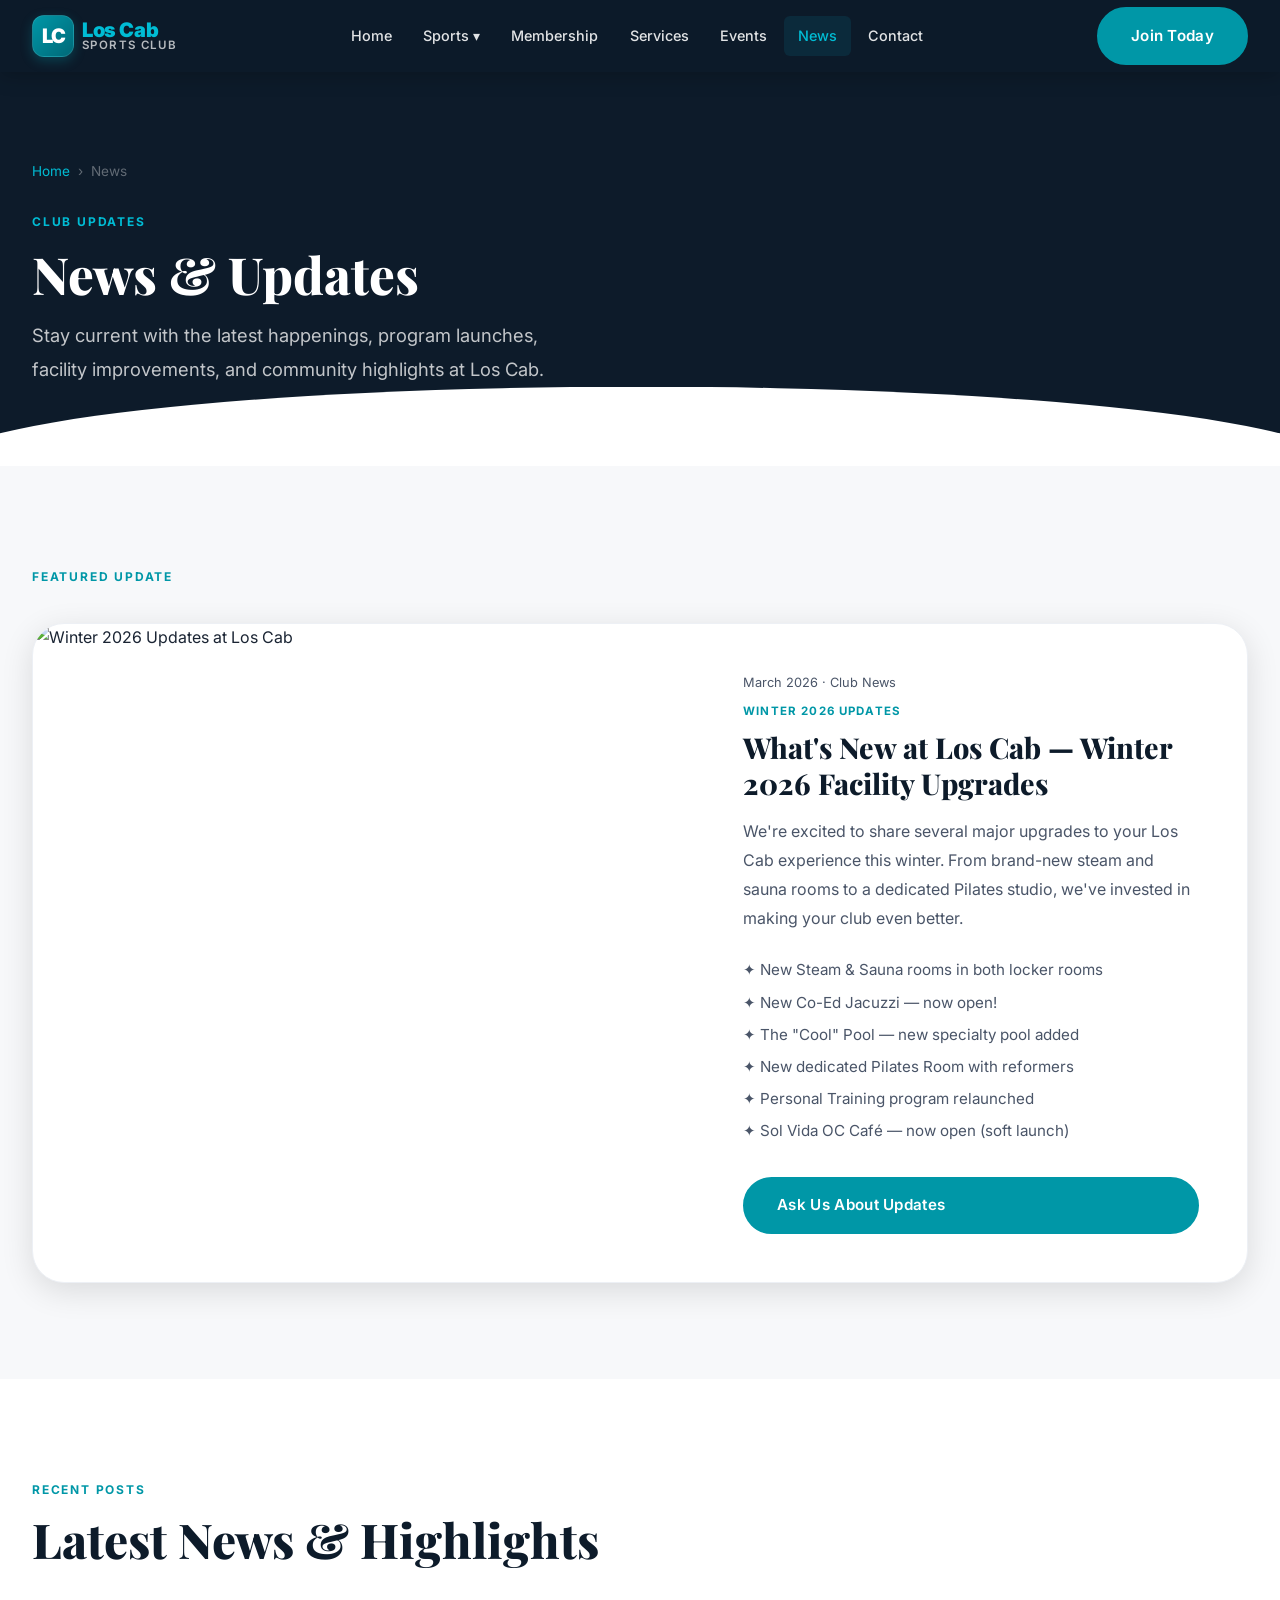
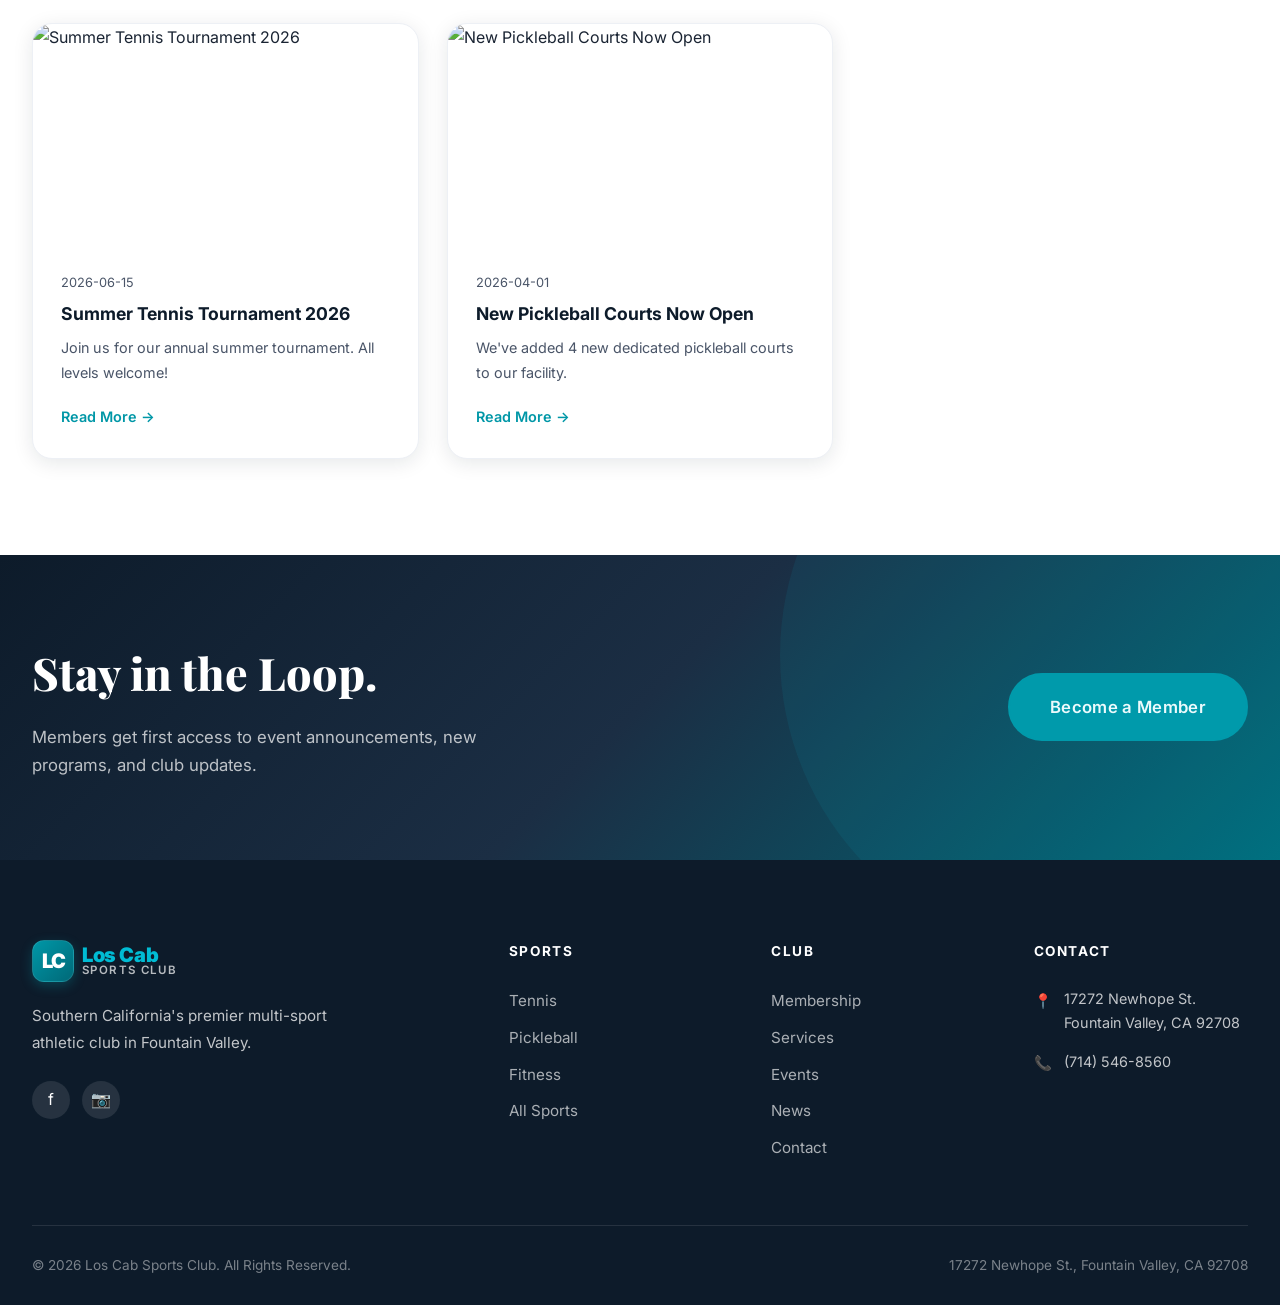
==== blog.html @ 5ae4fcf7 "Initial commit for Los Cab website with CMS" ====
<!DOCTYPE html>
<html lang="en">
<head>
  <meta charset="UTF-8">
  <meta name="viewport" content="width=device-width, initial-scale=1.0">
  <title>News & Updates | Los Cab Sports Club — Fountain Valley, CA</title>
  <meta name="description" content="Latest news, club updates, and sport highlights from Los Cab Sports Club in Fountain Valley, CA.">
  <link rel="preconnect" href="https://fonts.googleapis.com">
  <link rel="preconnect" href="https://fonts.gstatic.com" crossorigin>
  <link href="https://fonts.googleapis.com/css2?family=Inter:wght@300;400;500;600;700;800;900&family=Playfair+Display:wght@700;800&display=swap" rel="stylesheet">
  <link rel="stylesheet" href="css/styles.css">
  <script src="https://identity.netlify.com/v1/netlify-identity-widget.js"></script>
  <style>
    .page-hero-bg { background-image: url('https://images.unsplash.com/photo-1571019613454-1cb2f99b2d8b?w=1800&q=80'); }
    .blog-card {
      background: var(--white);
      border-radius: var(--radius-lg);
      overflow: hidden;
      border: 1px solid var(--light-gray);
      box-shadow: var(--shadow-card);
      transition: var(--transition);
      display: flex;
      flex-direction: column;
    }
    .blog-card:hover { transform: translateY(-6px); box-shadow: var(--shadow-lg); }
    .blog-card img { width: 100%; height: 220px; object-fit: cover; transition: transform 0.5s ease; }
    .blog-card:hover img { transform: scale(1.04); }
    .blog-card-img-wrap { overflow: hidden; }
    .blog-card-body { padding: 1.75rem; flex: 1; display: flex; flex-direction: column; }
    .blog-date { font-size: 0.8rem; color: var(--body-text); margin-bottom: 0.5rem; }
    .blog-cat { display: inline-block; font-size: 0.72rem; font-weight: 700; letter-spacing: 0.1em; text-transform: uppercase; color: var(--teal); margin-bottom: 0.5rem; }
    .blog-title { font-size: 1.1rem; font-weight: 700; color: var(--navy); line-height: 1.4; margin-bottom: 0.6rem; }
    .blog-excerpt { font-size: 0.9rem; color: var(--body-text); line-height: 1.7; flex: 1; }
    .featured-post {
      background: var(--white);
      border-radius: var(--radius-xl);
      overflow: hidden;
      border: 1px solid var(--light-gray);
      box-shadow: var(--shadow-md);
      display: grid;
      grid-template-columns: 1.2fr 1fr;
    }
    .featured-post img { width: 100%; height: 100%; object-fit: cover; min-height: 380px; }
    .featured-post-body { padding: 3rem; display: flex; flex-direction: column; justify-content: center; }
    @media (max-width: 768px) {
      .featured-post { grid-template-columns: 1fr; }
      .featured-post img { min-height: 240px; }
    }
  </style>
</head>
<body>

  <nav class="navbar navbar--scrolled" id="navbar">
    <div class="nav-inner">
      <a href="index.html" class="logo" aria-label="Los Cab Sports Club Home">
        <div class="logo-icon" aria-hidden="true">LC</div>
        <div class="logo-text">
          <span class="text-teal">Los Cab</span>
          <span class="text-navy">Sports Club</span>
        </div>
      </a>
      <ul class="nav-links">
        <li class="nav-item"><a href="index.html" class="nav-link">Home</a></li>
        <li class="nav-item has-dropdown"><a href="sports.html" class="nav-link">Sports ▾</a><ul class="dropdown"><li><a href="tennis.html">Tennis</a></li><li><a href="pickleball.html">Pickleball</a></li><li><a href="fitness.html">Fitness</a></li><li><a href="sports.html">All Sports</a></li></ul></li>
        <li class="nav-item"><a href="membership.html" class="nav-link">Membership</a></li>
        <li class="nav-item"><a href="services.html" class="nav-link">Services</a></li>
        <li class="nav-item"><a href="events.html" class="nav-link">Events</a></li>
        <li class="nav-item"><a href="blog.html" class="nav-link active">News</a></li>
        <li class="nav-item"><a href="contact.html" class="nav-link">Contact</a></li>
      </ul>
      <div class="nav-cta"><a href="membership.html" class="btn btn-primary">Join Today</a><button class="hamburger" id="hamburger" aria-label="Open menu" aria-expanded="false"><span></span><span></span><span></span></button></div>
    </div>
  </nav>
  <nav class="mobile-menu" id="mobile-menu">
    <a href="index.html">Home</a><a href="tennis.html">Tennis</a><a href="pickleball.html">Pickleball</a><a href="fitness.html">Fitness</a><a href="sports.html">All Sports</a><a href="membership.html">Membership</a><a href="services.html">Services</a><a href="events.html">Events</a><a href="blog.html">News</a><a href="contact.html">Contact</a>
    <a href="membership.html" class="btn btn-primary" style="margin-top:1rem;text-align:center;">Join Today</a>
  </nav>

  <header class="page-hero">
    <div class="page-hero-bg"></div>
    <div class="page-hero-overlay"></div>
    <div class="container">
      <div class="page-hero-content">
        <nav class="breadcrumb"><a href="index.html">Home</a><span>›</span><span>News</span></nav>
        <span class="section-label" style="color:var(--teal-light);">Club Updates</span>
        <h1>News & Updates</h1>
        <p>Stay current with the latest happenings, program launches, facility improvements, and community highlights at Los Cab.</p>
      </div>
    </div>
  </header>

  <!-- Featured Post -->
  <section class="section section--gray">
    <div class="container">
      <span class="section-label fade-in">Featured Update</span>
      <div class="featured-post fade-in fade-in-delay-1" style="margin-top:1.5rem;">
        <img src="https://images.unsplash.com/photo-1571019614242-c5c5dee9f50b?w=900&q=80" alt="Winter 2026 Updates at Los Cab" loading="lazy">
        <div class="featured-post-body">
          <div class="blog-date">March 2026 · Club News</div>
          <div class="blog-cat">Winter 2026 Updates</div>
          <h2 style="font-family:var(--font-serif);font-size:1.8rem;font-weight:800;color:var(--navy);line-height:1.25;margin-bottom:1rem;">What's New at Los Cab — Winter 2026 Facility Upgrades</h2>
          <p style="color:var(--body-text);line-height:1.8;margin-bottom:1.5rem;">We're excited to share several major upgrades to your Los Cab experience this winter. From brand-new steam and sauna rooms to a dedicated Pilates studio, we've invested in making your club even better.</p>
          <ul style="color:var(--body-text);font-size:0.95rem;line-height:1.8;display:flex;flex-direction:column;gap:0.3rem;margin-bottom:2rem;">
            <li>✦ New Steam & Sauna rooms in both locker rooms</li>
            <li>✦ New Co-Ed Jacuzzi — now open!</li>
            <li>✦ The "Cool" Pool — new specialty pool added</li>
            <li>✦ New dedicated Pilates Room with reformers</li>
            <li>✦ Personal Training program relaunched</li>
            <li>✦ Sol Vida OC Café — now open (soft launch)</li>
          </ul>
          <a href="contact.html" class="btn btn-primary" id="blog-featured-btn">Ask Us About Updates</a>
        </div>
      </div>
    </div>
  </section>

  <!-- Recent Posts -->
  <section class="section">
    <div class="container">
      <div class="section-head">
        <span class="section-label fade-in">Recent Posts</span>
        <h2 class="section-title fade-in fade-in-delay-1">Latest News & Highlights</h2>
      </div>
      <div class="grid grid-3 fade-in fade-in-delay-2" data-cms-list="news" data-cms-property="articles">

        <div class="blog-card">
          <div class="blog-card-img-wrap">
            <img src="https://images.unsplash.com/photo-1554068865-24cecd4e34b8?w=700&q=80" alt="Pickleball Courts Update" loading="lazy">
          </div>
          <div class="blog-card-body">
            <div class="blog-date">February 2026</div>
            <div class="blog-cat">Pickleball</div>
            <div class="blog-title">New Stadium Lighting Installed on All 59 Pickleball Courts</div>
            <p class="blog-excerpt">All 59 pickleball courts at Los Cab now feature brand-new stadium lighting systems, dramatically improving evening play visibility and extending your court time well into the night.</p>
            <a href="contact.html" class="card-link" id="blog-pb-lights-btn">Read More →</a>
          </div>
        </div>

        <div class="blog-card">
          <div class="blog-card-img-wrap">
            <img src="https://images.unsplash.com/photo-1495474472287-4d71bcdd2085?w=700&q=80" alt="Sol Vida Café Opening" loading="lazy">
          </div>
          <div class="blog-card-body">
            <div class="blog-date">January 2026</div>
            <div class="blog-cat">Club News</div>
            <div class="blog-title">Sol Vida OC Café Is Now Open at Los Cab</div>
            <p class="blog-excerpt">We're thrilled to announce the soft opening of our on-site café, Sol Vida OC. Stop by before or after your workout for coffee, smoothies, fresh salads, and more.</p>
            <a href="contact.html" class="card-link" id="blog-cafe-btn">Read More →</a>
          </div>
        </div>

        <div class="blog-card">
          <div class="blog-card-img-wrap">
            <img src="https://images.unsplash.com/photo-1571019614242-c5c5dee9f50b?w=700&q=80" alt="Personal Training Relaunch" loading="lazy">
          </div>
          <div class="blog-card-body">
            <div class="blog-date">January 2026</div>
            <div class="blog-cat">Fitness</div>
            <div class="blog-title">Personal Training Program Relaunches with New Trainers</div>
            <p class="blog-excerpt">Our fully relaunched personal training program pairs you with certified coaches for personalized fitness plans. One-on-one sessions now available to all members.</p>
            <a href="contact.html" class="card-link" id="blog-pt-btn">Read More →</a>
          </div>
        </div>

        <div class="blog-card">
          <div class="blog-card-img-wrap">
            <img src="https://images.unsplash.com/photo-1540555700478-4be289fbecef?w=700&q=80" alt="Gem Day Spa" loading="lazy">
          </div>
          <div class="blog-card-body">
            <div class="blog-date">December 2025</div>
            <div class="blog-cat">Services</div>
            <div class="blog-title">Gem Day Spa Expands Service Menu for 2026</div>
            <p class="blog-excerpt">Our boutique on-site spa, Gem Day Spa, is expanding its menu of non-invasive facial and body treatments. New services are now available — book your appointment today.</p>
            <a href="contact.html" class="card-link" id="blog-spa-btn">Read More →</a>
          </div>
        </div>

        <div class="blog-card">
          <div class="blog-card-img-wrap">
            <img src="https://images.unsplash.com/photo-1622279457486-62dcc4a431d6?w=700&q=80" alt="Junior Tennis Academy" loading="lazy">
          </div>
          <div class="blog-card-body">
            <div class="blog-date">November 2025</div>
            <div class="blog-cat">Tennis</div>
            <div class="blog-title">Junior Tennis Academy Sees Record Enrollment for Fall Season</div>
            <p class="blog-excerpt">Our Junior Tennis Academy welcomed its largest cohort ever this fall. With structured programs for all age groups, young players are developing exceptional skills and a love of the game.</p>
            <a href="tennis.html" class="card-link" id="blog-junior-btn">Learn About Our Programs →</a>
          </div>
        </div>

        <div class="blog-card">
          <div class="blog-card-img-wrap">
            <img src="https://images.unsplash.com/photo-1519315901367-f34ff9154487?w=700&q=80" alt="Water Polo Academy" loading="lazy">
          </div>
          <div class="blog-card-body">
            <div class="blog-date">October 2025</div>
            <div class="blog-cat">Swimming</div>
            <div class="blog-title">6-8 Water Polo Academy Now Enrolling</div>
            <p class="blog-excerpt">The Los Cab 6-8 Water Polo Academy is now accepting registrations. Designed for young athletes ages 6–8, this program builds aquatic confidence and team sport fundamentals.</p>
            <a href="contact.html" class="card-link" id="blog-waterpolo-btn">Read More →</a>
          </div>
        </div>

      </div>
    </div>
  </section>

  <section class="cta-banner">
    <div class="container">
      <div class="cta-banner-inner">
        <div><h2>Stay in the Loop.</h2><p>Members get first access to event announcements, new programs, and club updates.</p></div>
        <a href="membership.html" class="btn btn-primary btn-lg" id="blog-cta-btn">Become a Member</a>
      </div>
    </div>
  </section>

  <footer class="footer">
    <div class="container">
      <div class="footer-grid">
        <div class="footer-about"><div class="footer-logo"><a href="index.html" class="logo"><div class="logo-icon">LC</div><div class="logo-text"><span class="text-teal">Los Cab</span><span class="text-navy">Sports Club</span></div></a></div><p>Southern California's premier multi-sport athletic club in Fountain Valley.</p><div class="footer-socials"><a href="https://www.facebook.com/loscab" class="footer-social-link" target="_blank" rel="noopener">f</a><a href="https://www.instagram.com/loscab" class="footer-social-link" target="_blank" rel="noopener">📷</a></div></div>
        <div class="footer-col"><h4>Sports</h4><ul class="footer-links"><li><a href="tennis.html">Tennis</a></li><li><a href="pickleball.html">Pickleball</a></li><li><a href="fitness.html">Fitness</a></li><li><a href="sports.html">All Sports</a></li></ul></div>
        <div class="footer-col"><h4>Club</h4><ul class="footer-links"><li><a href="membership.html">Membership</a></li><li><a href="services.html">Services</a></li><li><a href="events.html">Events</a></li><li><a href="blog.html">News</a></li><li><a href="contact.html">Contact</a></li></ul></div>
        <div class="footer-col"><h4>Contact</h4><div class="footer-contact-items"><div class="footer-contact-item"><span class="icon">📍</span><span>17272 Newhope St.<br>Fountain Valley, CA 92708</span></div><div class="footer-contact-item"><span class="icon">📞</span><a href="tel:+17145468560">(714) 546-8560</a></div></div></div>
      </div>
      <div class="footer-bottom"><p>© 2026 Los Cab Sports Club. All Rights Reserved.</p><p>17272 Newhope St., Fountain Valley, CA 92708</p></div>
    </div>
  </footer>
  <script src="js/main.js"></script>
  <script src="js/cms-loader.js"></script>
</body>
</html>
---- css/styles.css ----
/* =============================================
   LOS CAB SPORTS CLUB — DESIGN SYSTEM
   Premium Sports Club CSS
   ============================================= */

/* --- Google Fonts --- */
@import url('https://fonts.googleapis.com/css2?family=Inter:wght@300;400;500;600;700;800;900&family=Playfair+Display:wght@700;800&display=swap');

/* --- CSS Custom Properties --- */
:root {
  /* Colors */
  --navy:        #0D1B2A;
  --navy-light:  #1B2E44;
  --teal:        #0097A7;
  --teal-light:  #00BCD4;
  --teal-dark:   #006978;
  --gold:        #C9A84C;
  --gold-light:  #E8C96A;
  --white:       #FFFFFF;
  --off-white:   #F7F8FA;
  --light-gray:  #EDF0F5;
  --mid-gray:    #9BA8B8;
  --dark-text:   #1A2433;
  --body-text:   #4A5568;

  /* Typography */
  --font-sans:   'Inter', sans-serif;
  --font-serif:  'Playfair Display', serif;

  /* Spacing */
  --section-pad: 6rem 0;
  --container-w: 1280px;

  /* Shadows */
  --shadow-sm:   0 2px 8px rgba(0,0,0,0.08);
  --shadow-md:   0 8px 32px rgba(0,0,0,0.12);
  --shadow-lg:   0 20px 60px rgba(0,0,0,0.18);
  --shadow-card: 0 4px 20px rgba(13,27,42,0.10);

  /* Border Radius */
  --radius-sm:   6px;
  --radius-md:   12px;
  --radius-lg:   20px;
  --radius-xl:   32px;

  /* Transitions */
  --transition:  all 0.3s cubic-bezier(0.4, 0, 0.2, 1);
}

/* --- Reset & Base --- */
*, *::before, *::after {
  box-sizing: border-box;
  margin: 0;
  padding: 0;
}

html {
  scroll-behavior: smooth;
  font-size: 16px;
}

body {
  font-family: var(--font-sans);
  color: var(--dark-text);
  background: var(--white);
  line-height: 1.7;
  -webkit-font-smoothing: antialiased;
}

img {
  max-width: 100%;
  height: auto;
  display: block;
}

a {
  color: inherit;
  text-decoration: none;
}

ul {
  list-style: none;
}

/* --- Utility Classes --- */
.container {
  max-width: var(--container-w);
  margin: 0 auto;
  padding: 0 2rem;
}

.section {
  padding: var(--section-pad);
}

.section--gray {
  background: var(--off-white);
}

.section--navy {
  background: var(--navy);
  color: var(--white);
}

.visually-hidden {
  position: absolute;
  width: 1px;
  height: 1px;
  overflow: hidden;
  clip: rect(0,0,0,0);
}

/* --- Section Labels & Titles --- */
.section-label {
  display: inline-block;
  font-size: 0.75rem;
  font-weight: 700;
  letter-spacing: 0.15em;
  text-transform: uppercase;
  color: var(--teal);
  margin-bottom: 0.75rem;
}

.section-title {
  font-family: var(--font-serif);
  font-size: clamp(2rem, 4vw, 3rem);
  font-weight: 800;
  line-height: 1.15;
  color: var(--navy);
  margin-bottom: 1rem;
}

.section-title--white {
  color: var(--white);
}

.section-subtitle {
  font-size: 1.1rem;
  color: var(--body-text);
  max-width: 600px;
  line-height: 1.8;
}

.section-subtitle--white {
  color: rgba(255,255,255,0.75);
}

.section-head {
  margin-bottom: 3.5rem;
}

.section-head--center {
  text-align: center;
}

.section-head--center .section-subtitle {
  margin: 0 auto;
}

/* --- Buttons --- */
.btn {
  display: inline-flex;
  align-items: center;
  gap: 0.5rem;
  padding: 0.85rem 2rem;
  border-radius: 50px;
  font-family: var(--font-sans);
  font-size: 0.95rem;
  font-weight: 600;
  letter-spacing: 0.02em;
  cursor: pointer;
  border: 2px solid transparent;
  transition: var(--transition);
  white-space: nowrap;
  text-decoration: none;
}

.btn-primary {
  background: var(--teal);
  color: var(--white);
  border-color: var(--teal);
}

.btn-primary:hover {
  background: var(--teal-dark);
  border-color: var(--teal-dark);
  transform: translateY(-2px);
  box-shadow: 0 8px 24px rgba(0,151,167,0.35);
}

.btn-secondary {
  background: transparent;
  color: var(--white);
  border-color: rgba(255,255,255,0.6);
}

.btn-secondary:hover {
  background: var(--white);
  color: var(--navy);
  border-color: var(--white);
  transform: translateY(-2px);
}

.btn-outline {
  background: transparent;
  color: var(--teal);
  border-color: var(--teal);
}

.btn-outline:hover {
  background: var(--teal);
  color: var(--white);
  transform: translateY(-2px);
}

.btn-gold {
  background: var(--gold);
  color: var(--navy);
  border-color: var(--gold);
}

.btn-gold:hover {
  background: var(--gold-light);
  border-color: var(--gold-light);
  transform: translateY(-2px);
  box-shadow: 0 8px 24px rgba(201,168,76,0.35);
}

.btn-lg {
  padding: 1.1rem 2.5rem;
  font-size: 1.05rem;
}

/* --- Navbar --- */
.navbar {
  position: fixed;
  top: 0;
  left: 0;
  right: 0;
  z-index: 1000;
  transition: var(--transition);
  padding: 0;
}

.navbar--scrolled {
  background: rgba(13, 27, 42, 0.97);
  backdrop-filter: blur(12px);
  box-shadow: 0 2px 20px rgba(0,0,0,0.25);
}

.navbar--light {
  background: rgba(255,255,255,0.97);
  backdrop-filter: blur(12px);
  box-shadow: 0 2px 20px rgba(0,0,0,0.08);
}

.navbar--light .nav-link {
  color: var(--dark-text);
}

.navbar--light .logo-text .text-teal {
  color: var(--teal);
}

.navbar--light .logo-text .text-navy {
  color: var(--navy);
}

.nav-inner {
  display: flex;
  align-items: center;
  justify-content: space-between;
  height: 72px;
  padding: 0 2rem;
  max-width: var(--container-w);
  margin: 0 auto;
}

.logo {
  display: flex;
  align-items: center;
  gap: 0.5rem;
  text-decoration: none;
}

.logo-icon {
  width: 42px;
  height: 42px;
  background: linear-gradient(135deg, var(--teal), var(--teal-dark));
  border-radius: 12px;
  display: flex;
  align-items: center;
  justify-content: center;
  font-weight: 900;
  font-size: 1.25rem;
  color: var(--white);
  letter-spacing: -1px;
  flex-shrink: 0;
  box-shadow: 0 4px 12px rgba(0, 151, 167, 0.3);
  border: 1px solid rgba(255, 255, 255, 0.1);
}

.logo-text {
  display: flex;
  flex-direction: column;
  line-height: 1;
}

.logo-text .text-teal {
  font-size: 1.25rem;
  font-weight: 900;
  color: var(--teal-light);
  letter-spacing: -0.02em;
}

.logo-text .text-navy {
  font-size: 0.72rem;
  font-weight: 600;
  color: rgba(255,255,255,0.7);
  letter-spacing: 0.12em;
  text-transform: uppercase;
}

.nav-links {
  display: flex;
  align-items: center;
  gap: 0.25rem;
}

.nav-item {
  position: relative;
}

.nav-link {
  display: block;
  padding: 0.5rem 0.85rem;
  font-size: 0.9rem;
  font-weight: 500;
  color: rgba(255,255,255,0.88);
  border-radius: var(--radius-sm);
  transition: var(--transition);
  white-space: nowrap;
}

.nav-link:hover,
.nav-link.active {
  color: var(--teal-light);
  background: rgba(0,188,212,0.1);
}

/* Dropdown */
.has-dropdown:hover .dropdown {
  opacity: 1;
  visibility: visible;
  transform: translateY(0);
}

.dropdown {
  position: absolute;
  top: calc(100% + 8px);
  left: 50%;
  transform: translateX(-50%) translateY(-8px);
  background: var(--white);
  border-radius: var(--radius-md);
  box-shadow: var(--shadow-lg);
  min-width: 200px;
  padding: 0.5rem;
  opacity: 0;
  visibility: hidden;
  transition: var(--transition);
  border: 1px solid var(--light-gray);
}

.dropdown a {
  display: block;
  padding: 0.6rem 1rem;
  font-size: 0.9rem;
  font-weight: 500;
  color: var(--dark-text);
  border-radius: var(--radius-sm);
  transition: var(--transition);
}

.dropdown a:hover {
  background: var(--teal);
  color: var(--white);
}

.nav-cta {
  display: flex;
  align-items: center;
  gap: 0.75rem;
}

.hamburger {
  display: none;
  flex-direction: column;
  gap: 5px;
  cursor: pointer;
  padding: 4px;
}

.hamburger span {
  display: block;
  width: 24px;
  height: 2px;
  background: var(--white);
  border-radius: 2px;
  transition: var(--transition);
}

.mobile-menu {
  display: none;
  position: fixed;
  top: 72px;
  left: 0;
  right: 0;
  bottom: 0;
  background: var(--navy);
  z-index: 999;
  overflow-y: auto;
  padding: 2rem;
  flex-direction: column;
  gap: 0.5rem;
}

.mobile-menu.open {
  display: flex;
}

.mobile-menu a {
  display: block;
  padding: 1rem;
  font-size: 1.1rem;
  font-weight: 600;
  color: var(--white);
  border-bottom: 1px solid rgba(255,255,255,0.1);
  transition: var(--transition);
}

.mobile-menu a:hover {
  color: var(--teal-light);
  padding-left: 1.5rem;
}

/* --- Hero --- */
.hero {
  position: relative;
  min-height: 100vh;
  display: flex;
  align-items: center;
  overflow: hidden;
  background: var(--navy);
}

.hero-bg {
  position: absolute;
  inset: 0;
  background-size: cover;
  background-position: center;
  background-repeat: no-repeat;
  opacity: 0.35;
}

.hero-overlay {
  position: absolute;
  inset: 0;
  background: linear-gradient(
    135deg,
    rgba(13,27,42,0.92) 0%,
    rgba(13,27,42,0.65) 50%,
    rgba(0,151,167,0.3) 100%
  );
}

.hero-content {
  position: relative;
  z-index: 2;
  max-width: 760px;
}

.hero-label {
  display: inline-flex;
  align-items: center;
  gap: 0.5rem;
  font-size: 0.8rem;
  font-weight: 700;
  letter-spacing: 0.15em;
  text-transform: uppercase;
  color: var(--teal-light);
  margin-bottom: 1.5rem;
}

.hero-label::before {
  content: '';
  display: inline-block;
  width: 32px;
  height: 2px;
  background: var(--teal-light);
}

.hero h1 {
  font-family: var(--font-serif);
  font-size: clamp(2.8rem, 6vw, 5rem);
  font-weight: 800;
  color: var(--white);
  line-height: 1.1;
  margin-bottom: 1.5rem;
}

.hero h1 span {
  color: var(--teal-light);
}

.hero-desc {
  font-size: 1.2rem;
  color: rgba(255,255,255,0.8);
  margin-bottom: 2.5rem;
  max-width: 560px;
  line-height: 1.8;
}

.hero-buttons {
  display: flex;
  gap: 1rem;
  flex-wrap: wrap;
}

.hero-stats {
  position: relative;
  z-index: 2;
  display: flex;
  gap: 3rem;
  margin-top: 4rem;
  padding-top: 3rem;
  border-top: 1px solid rgba(255,255,255,0.15);
}

.hero-stat-number {
  font-size: 2.5rem;
  font-weight: 900;
  color: var(--teal-light);
  line-height: 1;
  margin-bottom: 0.25rem;
}

.hero-stat-label {
  font-size: 0.85rem;
  font-weight: 500;
  color: rgba(255,255,255,0.6);
  text-transform: uppercase;
  letter-spacing: 0.08em;
}

/* Page Hero (for inner pages) */
.page-hero {
  position: relative;
  padding: 10rem 0 5rem;
  background: var(--navy);
  overflow: hidden;
}

.page-hero::after {
  content: '';
  position: absolute;
  bottom: -1px;
  left: 0;
  right: 0;
  height: 80px;
  background: var(--white);
  clip-path: ellipse(55% 100% at 50% 100%);
}

.page-hero--gray::after {
  background: var(--off-white);
}

.page-hero-bg {
  position: absolute;
  inset: 0;
  background-size: cover;
  background-position: center;
  opacity: 0.25;
}

.page-hero-overlay {
  position: absolute;
  inset: 0;
  background: linear-gradient(135deg, rgba(13,27,42,0.95), rgba(13,27,42,0.7));
}

.page-hero-content {
  position: relative;
  z-index: 2;
  max-width: 700px;
}

.page-hero h1 {
  font-family: var(--font-serif);
  font-size: clamp(2.2rem, 4vw, 3.5rem);
  font-weight: 800;
  color: var(--white);
  margin-bottom: 1rem;
  line-height: 1.15;
}

.page-hero p {
  font-size: 1.15rem;
  color: rgba(255,255,255,0.75);
  max-width: 520px;
  line-height: 1.8;
}

/* Breadcrumbs */
.breadcrumb {
  display: flex;
  align-items: center;
  gap: 0.5rem;
  font-size: 0.85rem;
  color: rgba(255,255,255,0.55);
  margin-bottom: 1.5rem;
}

.breadcrumb a {
  color: var(--teal-light);
  transition: var(--transition);
}

.breadcrumb a:hover { opacity: 0.8; }
.breadcrumb span { color: rgba(255,255,255,0.35); }

/* --- Cards --- */
.card {
  background: var(--white);
  border-radius: var(--radius-lg);
  overflow: hidden;
  box-shadow: var(--shadow-card);
  transition: var(--transition);
  border: 1px solid var(--light-gray);
}

.card:hover {
  transform: translateY(-6px);
  box-shadow: var(--shadow-lg);
}

.card-img {
  width: 100%;
  height: 220px;
  object-fit: cover;
  transition: transform 0.5s ease;
}

.card:hover .card-img {
  transform: scale(1.04);
}

.card-img-wrap {
  overflow: hidden;
}

.card-body {
  padding: 1.75rem;
}

.card-tag {
  display: inline-block;
  font-size: 0.72rem;
  font-weight: 700;
  letter-spacing: 0.12em;
  text-transform: uppercase;
  color: var(--teal);
  margin-bottom: 0.6rem;
}

.card-title {
  font-size: 1.2rem;
  font-weight: 700;
  color: var(--navy);
  margin-bottom: 0.6rem;
  line-height: 1.35;
}

.card-text {
  font-size: 0.95rem;
  color: var(--body-text);
  line-height: 1.7;
}

.card-link {
  display: inline-flex;
  align-items: center;
  gap: 0.4rem;
  margin-top: 1.25rem;
  font-size: 0.9rem;
  font-weight: 600;
  color: var(--teal);
  transition: var(--transition);
}

.card-link:hover {
  gap: 0.7rem;
  color: var(--teal-dark);
}

/* Icon Card */
.icon-card {
  background: var(--white);
  border-radius: var(--radius-lg);
  padding: 2.25rem;
  box-shadow: var(--shadow-card);
  transition: var(--transition);
  border: 1px solid var(--light-gray);
  display: flex;
  flex-direction: column;
}

.icon-card:hover {
  transform: translateY(-4px);
  box-shadow: var(--shadow-md);
  border-color: var(--teal);
}

.icon-wrap {
  width: 56px;
  height: 56px;
  background: rgba(0,151,167,0.1);
  border-radius: var(--radius-md);
  display: flex;
  align-items: center;
  justify-content: center;
  margin-bottom: 1.25rem;
  font-size: 1.5rem;
  transition: var(--transition);
}

.icon-card:hover .icon-wrap {
  background: var(--teal);
}

/* --- Grids --- */
.grid {
  display: grid;
  gap: 1.75rem;
}

.grid-2 { grid-template-columns: repeat(2, 1fr); }
.grid-3 { grid-template-columns: repeat(3, 1fr); }
.grid-4 { grid-template-columns: repeat(4, 1fr); }

/* --- Pricing Cards --- */
.pricing-card {
  background: var(--white);
  border-radius: var(--radius-xl);
  padding: 3rem 2.5rem;
  box-shadow: var(--shadow-card);
  border: 2px solid var(--light-gray);
  transition: var(--transition);
  position: relative;
  display: flex;
  flex-direction: column;
}

.pricing-card:hover {
  transform: translateY(-6px);
  box-shadow: var(--shadow-lg);
}

.pricing-card.featured {
  border-color: var(--teal);
  background: linear-gradient(145deg, #f0fbfd, #ffffff);
}

.pricing-card.featured::before {
  content: 'Most Popular';
  position: absolute;
  top: -14px;
  left: 50%;
  transform: translateX(-50%);
  background: var(--teal);
  color: var(--white);
  font-size: 0.75rem;
  font-weight: 700;
  letter-spacing: 0.1em;
  text-transform: uppercase;
  padding: 0.3rem 1.25rem;
  border-radius: 50px;
}

.pricing-type {
  font-size: 0.8rem;
  font-weight: 700;
  letter-spacing: 0.15em;
  text-transform: uppercase;
  color: var(--teal);
  margin-bottom: 0.5rem;
}

.pricing-name {
  font-family: var(--font-serif);
  font-size: 1.75rem;
  font-weight: 800;
  color: var(--navy);
  margin-bottom: 1.5rem;
}

.pricing-price {
  display: flex;
  align-items: baseline;
  gap: 0.25rem;
  margin-bottom: 0.5rem;
}

.price-amount {
  font-size: 3rem;
  font-weight: 900;
  color: var(--navy);
  line-height: 1;
}

.price-period {
  font-size: 0.95rem;
  color: var(--body-text);
}

.pricing-initiation {
  font-size: 0.9rem;
  color: var(--body-text);
  margin-bottom: 2rem;
  padding-bottom: 2rem;
  border-bottom: 1px solid var(--light-gray);
}

.pricing-features {
  flex: 1;
  margin-bottom: 2rem;
}

.pricing-features li {
  display: flex;
  align-items: center;
  gap: 0.75rem;
  padding: 0.6rem 0;
  font-size: 0.95rem;
  color: var(--body-text);
  border-bottom: 1px solid var(--light-gray);
}

.pricing-features li:last-child { border: none; }

.pricing-features li::before {
  content: '✓';
  width: 22px;
  height: 22px;
  background: rgba(0,151,167,0.12);
  color: var(--teal);
  border-radius: 50%;
  display: flex;
  align-items: center;
  justify-content: center;
  font-size: 0.8rem;
  font-weight: 700;
  flex-shrink: 0;
}

/* --- CTA Banner --- */
.cta-banner {
  background: linear-gradient(135deg, var(--navy) 0%, var(--navy-light) 50%, var(--teal-dark) 100%);
  padding: 5rem 0;
  position: relative;
  overflow: hidden;
}

.cta-banner::before {
  content: '';
  position: absolute;
  width: 600px;
  height: 600px;
  border-radius: 50%;
  background: rgba(0,188,212,0.08);
  top: -200px;
  right: -100px;
  pointer-events: none;
}

.cta-banner-inner {
  display: flex;
  align-items: center;
  justify-content: space-between;
  gap: 3rem;
  flex-wrap: wrap;
}

.cta-banner h2 {
  font-family: var(--font-serif);
  font-size: clamp(1.8rem, 3.5vw, 2.8rem);
  font-weight: 800;
  color: var(--white);
  margin-bottom: 0.75rem;
}

.cta-banner p {
  font-size: 1.05rem;
  color: rgba(255,255,255,0.72);
  max-width: 480px;
}

/* --- Hours Table --- */
.hours-table {
  width: 100%;
  border-collapse: collapse;
  border-radius: var(--radius-md);
  overflow: hidden;
  box-shadow: var(--shadow-card);
}

.hours-table thead {
  background: var(--teal);
  color: var(--white);
}

.hours-table th, .hours-table td {
  padding: 1rem 1.5rem;
  text-align: left;
  font-size: 0.95rem;
}

.hours-table th {
  font-weight: 700;
  letter-spacing: 0.05em;
}

.hours-table tbody tr {
  background: var(--white);
  border-bottom: 1px solid var(--light-gray);
  transition: background 0.2s;
}

.hours-table tbody tr:hover {
  background: var(--off-white);
}

.hours-table tbody tr:last-child { border: none; }

/* --- Info List --- */
.info-list {
  display: flex;
  flex-direction: column;
  gap: 1rem;
}

.info-item {
  display: flex;
  align-items: flex-start;
  gap: 1rem;
  padding: 1.25rem;
  background: var(--white);
  border-radius: var(--radius-md);
  border: 1px solid var(--light-gray);
  transition: var(--transition);
}

.info-item:hover {
  border-color: var(--teal);
  box-shadow: var(--shadow-sm);
}

.info-icon {
  font-size: 1.4rem;
  flex-shrink: 0;
}

.info-item strong {
  display: block;
  font-weight: 700;
  color: var(--navy);
  margin-bottom: 0.2rem;
}

.info-item p {
  font-size: 0.95rem;
  color: var(--body-text);
}

/* --- Features Split --- */
.features-split {
  display: grid;
  grid-template-columns: 1fr 1fr;
  gap: 5rem;
  align-items: center;
}

.features-split.reverse .features-img {
  order: 2;
}

.features-img {
  border-radius: var(--radius-xl);
  overflow: hidden;
  box-shadow: var(--shadow-lg);
  aspect-ratio: 4/3;
}

.features-img img {
  width: 100%;
  height: 100%;
  object-fit: cover;
}

.features-list {
  display: flex;
  flex-direction: column;
  gap: 1.5rem;
  margin-top: 2rem;
}

.feature-item {
  display: flex;
  gap: 1rem;
  align-items: flex-start;
}

.feature-dot {
  width: 10px;
  height: 10px;
  background: var(--teal);
  border-radius: 50%;
  margin-top: 0.55rem;
  flex-shrink: 0;
}

.feature-item strong {
  display: block;
  font-weight: 700;
  color: var(--navy);
  margin-bottom: 0.25rem;
}

.feature-item p {
  font-size: 0.95rem;
  color: var(--body-text);
}

/* --- Schedule / Class Grid --- */
.class-grid {
  display: grid;
  grid-template-columns: repeat(auto-fill, minmax(240px, 1fr));
  gap: 1rem;
}

.class-item {
  background: var(--white);
  border-radius: var(--radius-md);
  padding: 1.5rem;
  border: 1px solid var(--light-gray);
  transition: var(--transition);
}

.class-item:hover {
  border-color: var(--teal);
  box-shadow: var(--shadow-sm);
  transform: translateY(-2px);
}

.class-name {
  font-weight: 700;
  color: var(--navy);
  margin-bottom: 0.4rem;
}

.class-time {
  font-size: 0.9rem;
  color: var(--teal);
  font-weight: 600;
  margin-bottom: 0.4rem;
}

.class-instructor {
  font-size: 0.85rem;
  color: var(--body-text);
}

/* --- Contact Form --- */
.contact-form {
  background: var(--white);
  border-radius: var(--radius-xl);
  padding: 3rem;
  box-shadow: var(--shadow-md);
  border: 1px solid var(--light-gray);
}

.form-group {
  margin-bottom: 1.5rem;
}

.form-label {
  display: block;
  font-size: 0.9rem;
  font-weight: 600;
  color: var(--navy);
  margin-bottom: 0.5rem;
}

.form-input,
.form-select,
.form-textarea {
  width: 100%;
  padding: 0.85rem 1.25rem;
  font-family: var(--font-sans);
  font-size: 1rem;
  color: var(--dark-text);
  background: var(--off-white);
  border: 1.5px solid var(--light-gray);
  border-radius: var(--radius-md);
  transition: var(--transition);
  outline: none;
  appearance: none;
}

.form-input:focus,
.form-select:focus,
.form-textarea:focus {
  border-color: var(--teal);
  background: var(--white);
  box-shadow: 0 0 0 3px rgba(0,151,167,0.12);
}

.form-textarea {
  resize: vertical;
  min-height: 140px;
}

.form-row {
  display: grid;
  grid-template-columns: 1fr 1fr;
  gap: 1.25rem;
}

/* --- Footer --- */
.footer {
  background: var(--navy);
  color: rgba(255,255,255,0.75);
  padding: 5rem 0 0;
}

.footer-grid {
  display: grid;
  grid-template-columns: 2fr 1fr 1fr 1fr;
  gap: 3rem;
  padding-bottom: 4rem;
  border-bottom: 1px solid rgba(255,255,255,0.1);
}

.footer-about {
  max-width: 320px;
}

.footer-logo {
  margin-bottom: 1.25rem;
}

.footer-about p {
  font-size: 0.95rem;
  line-height: 1.8;
  margin-bottom: 1.5rem;
}

.footer-socials {
  display: flex;
  gap: 0.75rem;
}

.footer-social-link {
  width: 38px;
  height: 38px;
  background: rgba(255,255,255,0.1);
  border-radius: 50%;
  display: flex;
  align-items: center;
  justify-content: center;
  font-size: 1rem;
  transition: var(--transition);
  color: var(--white);
  text-decoration: none;
}

.footer-social-link:hover {
  background: var(--teal);
  transform: translateY(-2px);
}

.footer-col h4 {
  font-size: 0.85rem;
  font-weight: 700;
  letter-spacing: 0.12em;
  text-transform: uppercase;
  color: var(--white);
  margin-bottom: 1.5rem;
}

.footer-links {
  display: flex;
  flex-direction: column;
  gap: 0.6rem;
}

.footer-links a {
  font-size: 0.95rem;
  color: rgba(255,255,255,0.65);
  transition: var(--transition);
  text-decoration: none;
}

.footer-links a:hover {
  color: var(--teal-light);
  padding-left: 0.4rem;
}

.footer-contact-items {
  display: flex;
  flex-direction: column;
  gap: 0.85rem;
}

.footer-contact-item {
  display: flex;
  gap: 0.75rem;
  align-items: flex-start;
  font-size: 0.9rem;
}

.footer-contact-item .icon {
  color: var(--teal-light);
  flex-shrink: 0;
  margin-top: 0.1rem;
}

.footer-bottom {
  padding: 1.75rem 0;
  display: flex;
  align-items: center;
  justify-content: space-between;
  gap: 1rem;
  flex-wrap: wrap;
}

.footer-bottom p {
  font-size: 0.85rem;
  color: rgba(255,255,255,0.45);
}

/* --- Animations --- */
.fade-in {
  opacity: 0;
  transform: translateY(24px);
  transition: opacity 0.7s ease, transform 0.7s ease;
}

.fade-in.visible {
  opacity: 1;
  transform: none;
}

.fade-in-delay-1 { transition-delay: 0.1s; }
.fade-in-delay-2 { transition-delay: 0.2s; }
.fade-in-delay-3 { transition-delay: 0.3s; }
.fade-in-delay-4 { transition-delay: 0.4s; }

/* --- Divider --- */
.section-divider {
  width: 50px;
  height: 3px;
  background: var(--teal);
  border-radius: 2px;
  margin-bottom: 1.5rem;
}

.section-divider--center {
  margin: 0 auto 1.5rem;
}

/* --- Highlight box --- */
.highlight-box {
  background: linear-gradient(135deg, rgba(0,151,167,0.08), rgba(0,188,212,0.04));
  border: 1px solid rgba(0,151,167,0.2);
  border-radius: var(--radius-lg);
  padding: 2rem;
}

/* --- Sport Court Counter --- */
.stat-row {
  display: grid;
  grid-template-columns: repeat(4, 1fr);
  gap: 1.5rem;
  text-align: center;
}

.stat-box {
  padding: 2.5rem 1.5rem;
  background: var(--white);
  border-radius: var(--radius-lg);
  box-shadow: var(--shadow-card);
  border: 1px solid var(--light-gray);
  transition: var(--transition);
}

.stat-box:hover {
  transform: translateY(-4px);
  border-color: var(--teal);
}

.stat-number {
  font-size: 3rem;
  font-weight: 900;
  color: var(--teal);
  line-height: 1;
  margin-bottom: 0.5rem;
}

.stat-label {
  font-size: 0.95rem;
  font-weight: 600;
  color: var(--navy);
}

.stat-sub {
  font-size: 0.8rem;
  color: var(--body-text);
  margin-top: 0.25rem;
}

/* --- Responsive --- */
@media (max-width: 1024px) {
  .grid-4 { grid-template-columns: repeat(2, 1fr); }
  .footer-grid { grid-template-columns: 1fr 1fr; }
  .features-split { grid-template-columns: 1fr; gap: 3rem; }
  .features-split.reverse .features-img { order: 0; }
  .stat-row { grid-template-columns: repeat(2, 1fr); }
}

@media (max-width: 768px) {
  :root { --section-pad: 4rem 0; }

  .hamburger { display: flex; }
  .nav-links, .nav-cta { display: none; }

  .grid-2, .grid-3 { grid-template-columns: 1fr; }
  .grid-4 { grid-template-columns: 1fr 1fr; }
  .stat-row { grid-template-columns: 1fr 1fr; }

  .footer-grid { grid-template-columns: 1fr; gap: 2rem; }
  .footer-about { max-width: 100%; }

  .hero h1 { font-size: 2.5rem; }
  .hero-stats { flex-direction: column; gap: 1.5rem; }

  .form-row { grid-template-columns: 1fr; }

  .cta-banner-inner { flex-direction: column; text-align: center; }

  .pricing-card { padding: 2rem 1.5rem; }
}

@media (max-width: 480px) {
  .container { padding: 0 1.25rem; }
  .grid-4 { grid-template-columns: 1fr; }
  .stat-row { grid-template-columns: 1fr 1fr; }
  .hero-buttons { flex-direction: column; }
  .btn-lg { width: 100%; justify-content: center; }
}
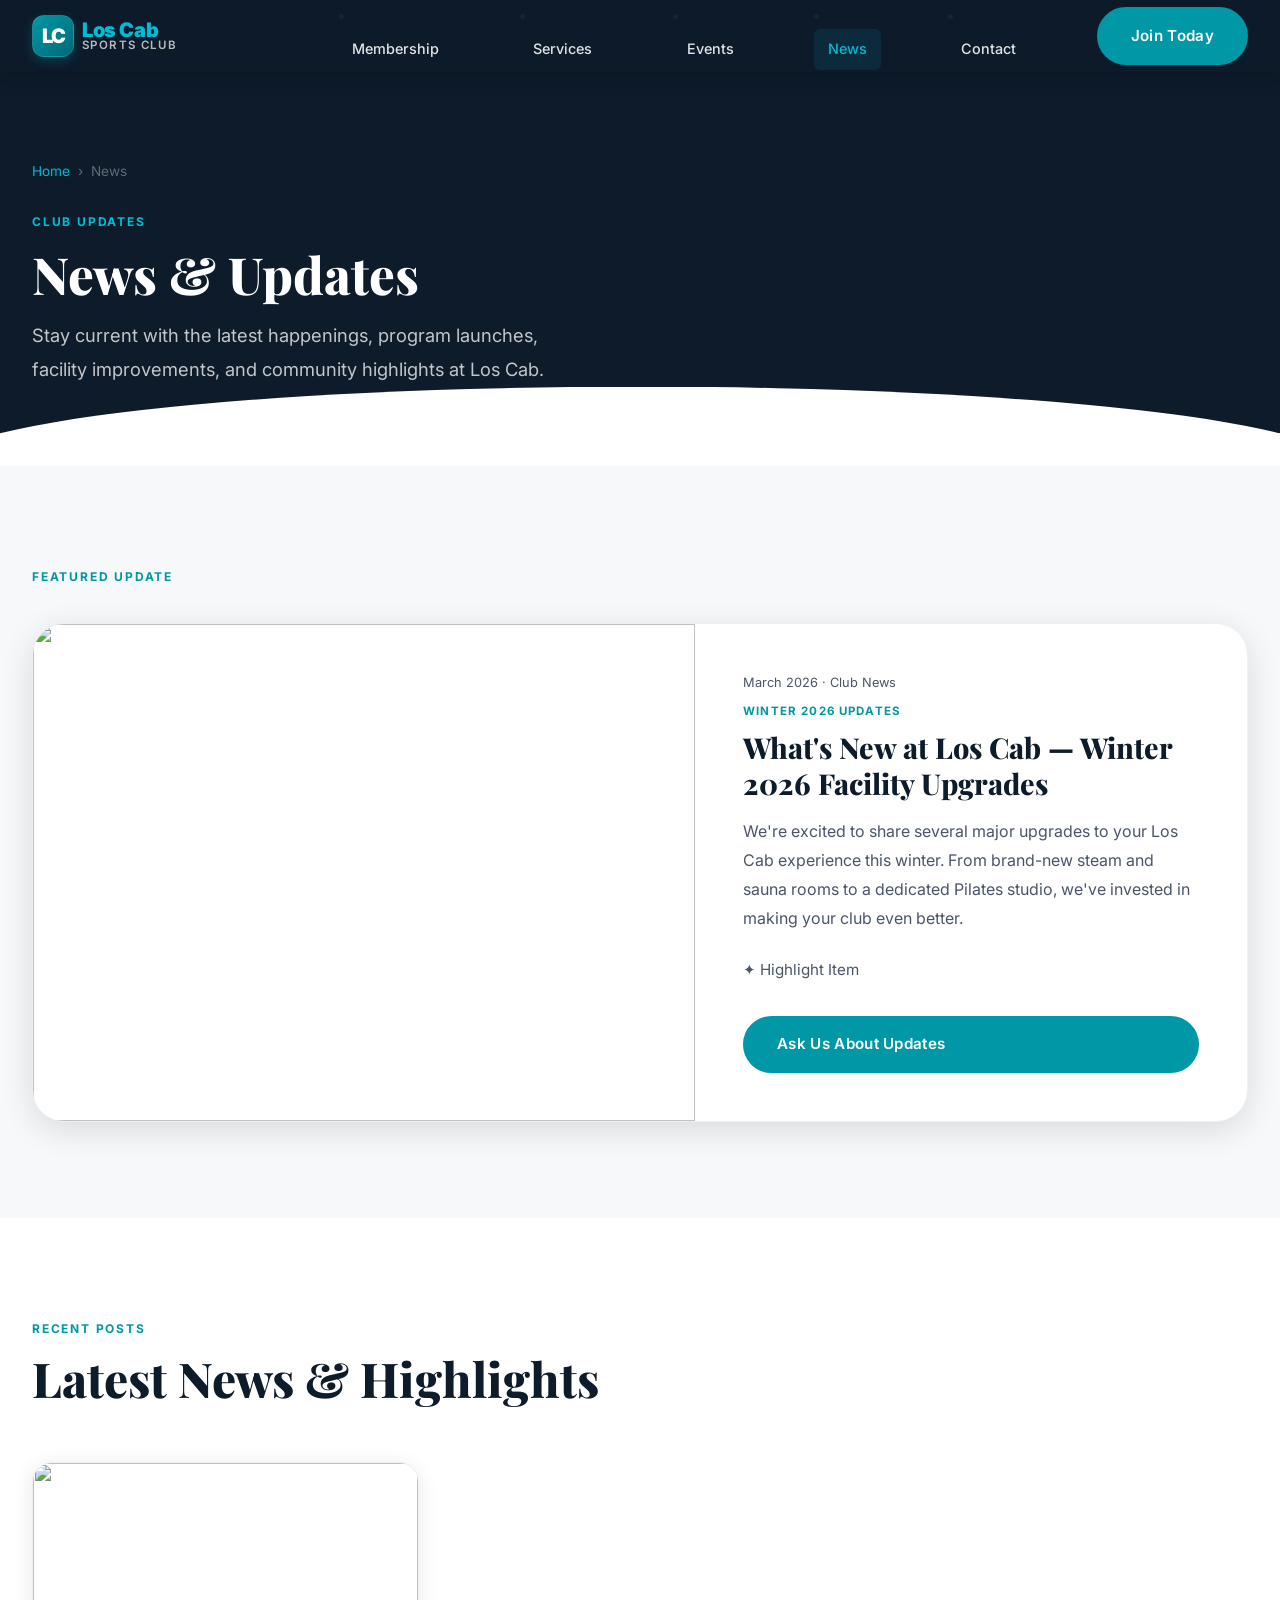
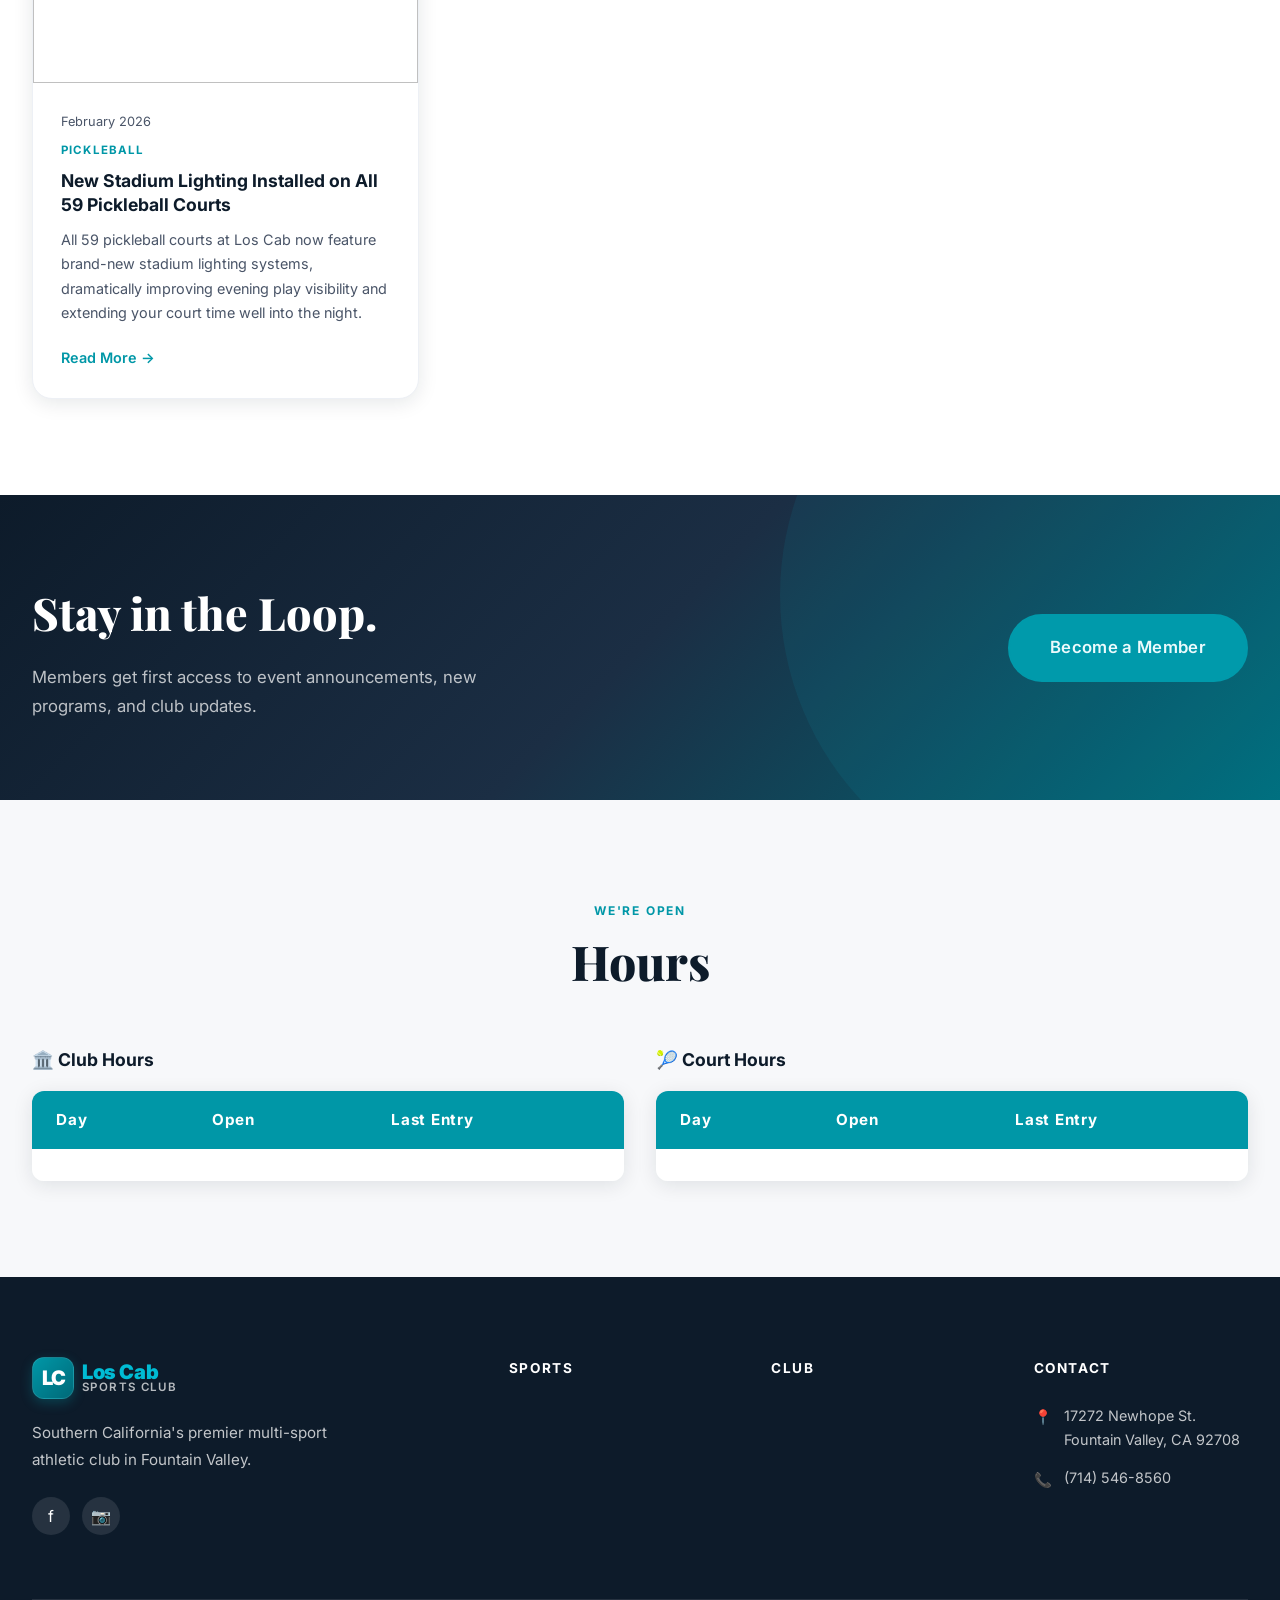
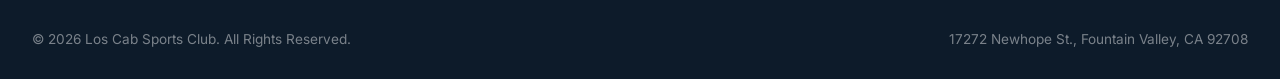
==== commit 4253f2b2: "Complete Headless CMS Integration" ====
--- a/blog.html
+++ b/blog.html
@@ -3,15 +3,18 @@
 <head>
   <meta charset="UTF-8">
   <meta name="viewport" content="width=device-width, initial-scale=1.0">
-  <title>News & Updates | Los Cab Sports Club — Fountain Valley, CA</title>
-  <meta name="description" content="Latest news, club updates, and sport highlights from Los Cab Sports Club in Fountain Valley, CA.">
+  <title data-cms-file="blog" data-cms-id="seo_title">News & Updates | Los Cab Sports Club — Fountain Valley, CA</title>
+  <meta name="description" data-cms-file="blog" data-cms-id="seo_description" content="Latest news, club updates, and sport highlights from Los Cab Sports Club in Fountain Valley, CA.">
   <link rel="preconnect" href="https://fonts.googleapis.com">
   <link rel="preconnect" href="https://fonts.gstatic.com" crossorigin>
   <link href="https://fonts.googleapis.com/css2?family=Inter:wght@300;400;500;600;700;800;900&family=Playfair+Display:wght@700;800&display=swap" rel="stylesheet">
   <link rel="stylesheet" href="css/styles.css">
   <script src="https://identity.netlify.com/v1/netlify-identity-widget.js"></script>
+  <script src="js/cms-loader.js"></script>
+  <style data-cms-file="blog" data-cms-id="hero_image" data-cms-type="bg-css">
+    .page-hero-bg { background-image: url('https://images.unsplash.com/photo-1571019613454-1cb2f99b2d8b?w=1800&q=80'); }
+  </style>
   <style>
-    .page-hero-bg { background-image: url('https://images.unsplash.com/photo-1571019613454-1cb2f99b2d8b?w=1800&q=80'); }
     .blog-card {
       background: var(--white);
       border-radius: var(--radius-lg);
@@ -55,13 +58,18 @@
       <a href="index.html" class="logo" aria-label="Los Cab Sports Club Home">
         <div class="logo-icon" aria-hidden="true">LC</div>
         <div class="logo-text">
-          <span class="text-teal">Los Cab</span>
-          <span class="text-navy">Sports Club</span>
+          <span class="text-teal" data-cms-file="settings" data-cms-id="site_title_part1">Los Cab</span>
+          <span class="text-navy" data-cms-file="settings" data-cms-id="site_title_part2">Sports Club</span>
         </div>
       </a>
-      <ul class="nav-links">
-        <li class="nav-item"><a href="index.html" class="nav-link">Home</a></li>
-        <li class="nav-item has-dropdown"><a href="sports.html" class="nav-link">Sports ▾</a><ul class="dropdown"><li><a href="tennis.html">Tennis</a></li><li><a href="pickleball.html">Pickleball</a></li><li><a href="fitness.html">Fitness</a></li><li><a href="sports.html">All Sports</a></li></ul></li>
+      <ul class="nav-links" data-cms-list="settings" data-cms-property="nav_links">
+        <li class="nav-item has-dropdown">
+          <a href="" class="nav-link" data-cms-bind="href:url|textContent:label"></a>
+          <ul class="dropdown" data-cms-list="" data-cms-property="dropdown">
+            <li><a href="" data-cms-bind="href:url|textContent:label"></a></li>
+          </ul>
+        </li>
+      </ul></li>
         <li class="nav-item"><a href="membership.html" class="nav-link">Membership</a></li>
         <li class="nav-item"><a href="services.html" class="nav-link">Services</a></li>
         <li class="nav-item"><a href="events.html" class="nav-link">Events</a></li>
@@ -83,32 +91,26 @@
       <div class="page-hero-content">
         <nav class="breadcrumb"><a href="index.html">Home</a><span>›</span><span>News</span></nav>
         <span class="section-label" style="color:var(--teal-light);">Club Updates</span>
-        <h1>News & Updates</h1>
-        <p>Stay current with the latest happenings, program launches, facility improvements, and community highlights at Los Cab.</p>
+        <h1 data-cms-file="blog" data-cms-id="hero_title">News & Updates</h1>
+        <p data-cms-file="blog" data-cms-id="hero_subtitle">Stay current with the latest happenings, program launches, facility improvements, and community highlights at Los Cab.</p>
       </div>
     </div>
   </header>
 
-  <!-- Featured Post -->
   <section class="section section--gray">
     <div class="container">
-      <span class="section-label fade-in">Featured Update</span>
-      <div class="featured-post fade-in fade-in-delay-1" style="margin-top:1.5rem;">
-        <img src="https://images.unsplash.com/photo-1571019614242-c5c5dee9f50b?w=900&q=80" alt="Winter 2026 Updates at Los Cab" loading="lazy">
+      <span class="section-label fade-in" data-cms-file="blog" data-cms-id="featured_post.label">Featured Update</span>
+      <div class="featured-post fade-in fade-in-delay-1" style="margin-top:1.5rem;" data-cms-file="blog" data-cms-id="featured_post">
+        <img src="" alt="" loading="lazy" data-cms-bind="src:image|alt:title">
         <div class="featured-post-body">
-          <div class="blog-date">March 2026 · Club News</div>
-          <div class="blog-cat">Winter 2026 Updates</div>
-          <h2 style="font-family:var(--font-serif);font-size:1.8rem;font-weight:800;color:var(--navy);line-height:1.25;margin-bottom:1rem;">What's New at Los Cab — Winter 2026 Facility Upgrades</h2>
-          <p style="color:var(--body-text);line-height:1.8;margin-bottom:1.5rem;">We're excited to share several major upgrades to your Los Cab experience this winter. From brand-new steam and sauna rooms to a dedicated Pilates studio, we've invested in making your club even better.</p>
-          <ul style="color:var(--body-text);font-size:0.95rem;line-height:1.8;display:flex;flex-direction:column;gap:0.3rem;margin-bottom:2rem;">
-            <li>✦ New Steam & Sauna rooms in both locker rooms</li>
-            <li>✦ New Co-Ed Jacuzzi — now open!</li>
-            <li>✦ The "Cool" Pool — new specialty pool added</li>
-            <li>✦ New dedicated Pilates Room with reformers</li>
-            <li>✦ Personal Training program relaunched</li>
-            <li>✦ Sol Vida OC Café — now open (soft launch)</li>
+          <div class="blog-date" data-cms-bind="date_info">March 2026 · Club News</div>
+          <div class="blog-cat" data-cms-bind="category">Winter 2026 Updates</div>
+          <h2 style="font-family:var(--font-serif);font-size:1.8rem;font-weight:800;color:var(--navy);line-height:1.25;margin-bottom:1rem;" data-cms-bind="title">What's New at Los Cab — Winter 2026 Facility Upgrades</h2>
+          <p style="color:var(--body-text);line-height:1.8;margin-bottom:1.5rem;" data-cms-bind="desc">We're excited to share several major upgrades to your Los Cab experience this winter. From brand-new steam and sauna rooms to a dedicated Pilates studio, we've invested in making your club even better.</p>
+          <ul style="color:var(--body-text);font-size:0.95rem;line-height:1.8;display:flex;flex-direction:column;gap:0.3rem;margin-bottom:2rem;" data-cms-list="blog" data-cms-property="featured_post.highlights">
+            <li data-cms-bind="text">✦ Highlight Item</li>
           </ul>
-          <a href="contact.html" class="btn btn-primary" id="blog-featured-btn">Ask Us About Updates</a>
+          <a href="contact.html" class="btn btn-primary">Ask Us About Updates</a>
         </div>
       </div>
     </div>
@@ -121,85 +123,20 @@
         <span class="section-label fade-in">Recent Posts</span>
         <h2 class="section-title fade-in fade-in-delay-1">Latest News & Highlights</h2>
       </div>
-      <div class="grid grid-3 fade-in fade-in-delay-2" data-cms-list="news" data-cms-property="articles">
-
+      <div class="grid grid-3 fade-in fade-in-delay-2" id="news-container" data-cms-list="news" data-cms-property="articles">
         <div class="blog-card">
           <div class="blog-card-img-wrap">
-            <img src="https://images.unsplash.com/photo-1554068865-24cecd4e34b8?w=700&q=80" alt="Pickleball Courts Update" loading="lazy">
+            <img src="" alt="" loading="lazy" data-cms-bind="src:image|alt:title">
           </div>
           <div class="blog-card-body">
-            <div class="blog-date">February 2026</div>
-            <div class="blog-cat">Pickleball</div>
-            <div class="blog-title">New Stadium Lighting Installed on All 59 Pickleball Courts</div>
-            <p class="blog-excerpt">All 59 pickleball courts at Los Cab now feature brand-new stadium lighting systems, dramatically improving evening play visibility and extending your court time well into the night.</p>
-            <a href="contact.html" class="card-link" id="blog-pb-lights-btn">Read More →</a>
+            <div class="blog-date" data-cms-bind="date">February 2026</div>
+            <div class="blog-cat" data-cms-bind="category">Pickleball</div>
+            <div class="blog-title" data-cms-bind="title">New Stadium Lighting Installed on All 59 Pickleball Courts</div>
+            <p class="blog-excerpt" data-cms-bind="summary">All 59 pickleball courts at Los Cab now feature brand-new stadium lighting systems, dramatically improving evening play visibility and extending your court time well into the night.</p>
+            <a href="contact.html" class="card-link" data-cms-bind="href:link">Read More →</a>
           </div>
         </div>
-
-        <div class="blog-card">
-          <div class="blog-card-img-wrap">
-            <img src="https://images.unsplash.com/photo-1495474472287-4d71bcdd2085?w=700&q=80" alt="Sol Vida Café Opening" loading="lazy">
-          </div>
-          <div class="blog-card-body">
-            <div class="blog-date">January 2026</div>
-            <div class="blog-cat">Club News</div>
-            <div class="blog-title">Sol Vida OC Café Is Now Open at Los Cab</div>
-            <p class="blog-excerpt">We're thrilled to announce the soft opening of our on-site café, Sol Vida OC. Stop by before or after your workout for coffee, smoothies, fresh salads, and more.</p>
-            <a href="contact.html" class="card-link" id="blog-cafe-btn">Read More →</a>
-          </div>
-        </div>
-
-        <div class="blog-card">
-          <div class="blog-card-img-wrap">
-            <img src="https://images.unsplash.com/photo-1571019614242-c5c5dee9f50b?w=700&q=80" alt="Personal Training Relaunch" loading="lazy">
-          </div>
-          <div class="blog-card-body">
-            <div class="blog-date">January 2026</div>
-            <div class="blog-cat">Fitness</div>
-            <div class="blog-title">Personal Training Program Relaunches with New Trainers</div>
-            <p class="blog-excerpt">Our fully relaunched personal training program pairs you with certified coaches for personalized fitness plans. One-on-one sessions now available to all members.</p>
-            <a href="contact.html" class="card-link" id="blog-pt-btn">Read More →</a>
-          </div>
-        </div>
-
-        <div class="blog-card">
-          <div class="blog-card-img-wrap">
-            <img src="https://images.unsplash.com/photo-1540555700478-4be289fbecef?w=700&q=80" alt="Gem Day Spa" loading="lazy">
-          </div>
-          <div class="blog-card-body">
-            <div class="blog-date">December 2025</div>
-            <div class="blog-cat">Services</div>
-            <div class="blog-title">Gem Day Spa Expands Service Menu for 2026</div>
-            <p class="blog-excerpt">Our boutique on-site spa, Gem Day Spa, is expanding its menu of non-invasive facial and body treatments. New services are now available — book your appointment today.</p>
-            <a href="contact.html" class="card-link" id="blog-spa-btn">Read More →</a>
-          </div>
-        </div>
-
-        <div class="blog-card">
-          <div class="blog-card-img-wrap">
-            <img src="https://images.unsplash.com/photo-1622279457486-62dcc4a431d6?w=700&q=80" alt="Junior Tennis Academy" loading="lazy">
-          </div>
-          <div class="blog-card-body">
-            <div class="blog-date">November 2025</div>
-            <div class="blog-cat">Tennis</div>
-            <div class="blog-title">Junior Tennis Academy Sees Record Enrollment for Fall Season</div>
-            <p class="blog-excerpt">Our Junior Tennis Academy welcomed its largest cohort ever this fall. With structured programs for all age groups, young players are developing exceptional skills and a love of the game.</p>
-            <a href="tennis.html" class="card-link" id="blog-junior-btn">Learn About Our Programs →</a>
-          </div>
-        </div>
-
-        <div class="blog-card">
-          <div class="blog-card-img-wrap">
-            <img src="https://images.unsplash.com/photo-1519315901367-f34ff9154487?w=700&q=80" alt="Water Polo Academy" loading="lazy">
-          </div>
-          <div class="blog-card-body">
-            <div class="blog-date">October 2025</div>
-            <div class="blog-cat">Swimming</div>
-            <div class="blog-title">6-8 Water Polo Academy Now Enrolling</div>
-            <p class="blog-excerpt">The Los Cab 6-8 Water Polo Academy is now accepting registrations. Designed for young athletes ages 6–8, this program builds aquatic confidence and team sport fundamentals.</p>
-            <a href="contact.html" class="card-link" id="blog-waterpolo-btn">Read More →</a>
-          </div>
-        </div>
+      </div>
 
       </div>
     </div>
@@ -214,15 +151,53 @@
     </div>
   </section>
 
+  
+  <section class="section section--gray">
+    <div class="container">
+      <div class="section-head section-head--center">
+        <span class="section-label fade-in">We're Open</span>
+        <h2 class="section-title section-title fade-in fade-in-delay-1">Hours</h2>
+      </div>
+      <div style="display:grid;grid-template-columns:repeat(auto-fit, minmax(300px, 1fr));gap:2rem;" class="fade-in">
+        <div>
+          <h3 style="font-weight:700;color:var(--navy);margin-bottom:1rem;font-size:1.1rem;">🏛️ Club Hours</h3>
+          <table class="hours-table">
+            <thead><tr><th>Day</th><th>Open</th><th>Last Entry</th></tr></thead>
+            <tbody data-cms-list="settings" data-cms-property="club_hours">
+              <tr>
+                <td data-cms-bind="day"></td>
+                <td data-cms-bind="open"></td>
+                <td data-cms-bind="textContent:last"></td>
+              </tr>
+            </tbody>
+          </table>
+        </div>
+        <div>
+          <h3 style="font-weight:700;color:var(--navy);margin-bottom:1rem;font-size:1.1rem;">🎾 Court Hours</h3>
+          <table class="hours-table">
+            <thead><tr><th>Day</th><th>Open</th><th>Last Entry</th></tr></thead>
+            <tbody data-cms-list="settings" data-cms-property="court_hours">
+              <tr>
+                <td data-cms-bind="day"></td>
+                <td data-cms-bind="open"></td>
+                <td data-cms-bind="textContent:last"></td>
+              </tr>
+            </tbody>
+          </table>
+        </div>
+      </div>
+    </div>
+  </section>
+
   <footer class="footer">
     <div class="container">
       <div class="footer-grid">
-        <div class="footer-about"><div class="footer-logo"><a href="index.html" class="logo"><div class="logo-icon">LC</div><div class="logo-text"><span class="text-teal">Los Cab</span><span class="text-navy">Sports Club</span></div></a></div><p>Southern California's premier multi-sport athletic club in Fountain Valley.</p><div class="footer-socials"><a href="https://www.facebook.com/loscab" class="footer-social-link" target="_blank" rel="noopener">f</a><a href="https://www.instagram.com/loscab" class="footer-social-link" target="_blank" rel="noopener">📷</a></div></div>
-        <div class="footer-col"><h4>Sports</h4><ul class="footer-links"><li><a href="tennis.html">Tennis</a></li><li><a href="pickleball.html">Pickleball</a></li><li><a href="fitness.html">Fitness</a></li><li><a href="sports.html">All Sports</a></li></ul></div>
-        <div class="footer-col"><h4>Club</h4><ul class="footer-links"><li><a href="membership.html">Membership</a></li><li><a href="services.html">Services</a></li><li><a href="events.html">Events</a></li><li><a href="blog.html">News</a></li><li><a href="contact.html">Contact</a></li></ul></div>
-        <div class="footer-col"><h4>Contact</h4><div class="footer-contact-items"><div class="footer-contact-item"><span class="icon">📍</span><span>17272 Newhope St.<br>Fountain Valley, CA 92708</span></div><div class="footer-contact-item"><span class="icon">📞</span><a href="tel:+17145468560">(714) 546-8560</a></div></div></div>
-      </div>
-      <div class="footer-bottom"><p>© 2026 Los Cab Sports Club. All Rights Reserved.</p><p>17272 Newhope St., Fountain Valley, CA 92708</p></div>
+        <div class="footer-about"><div class="footer-logo"><a href="index.html" class="logo"><div class="logo-icon">LC</div><div class="logo-text"><span class="text-teal" data-cms-file="settings" data-cms-id="site_title_part1">Los Cab</span><span class="text-navy" data-cms-file="settings" data-cms-id="site_title_part2">Sports Club</span></div></a></div><p>Southern California's premier multi-sport athletic club in Fountain Valley.</p><div class="footer-socials"><a href="#" class="footer-social-link" target="_blank" rel="noopener" data-cms-file="settings" data-cms-id="facebook_link">f</a><a href="#" class="footer-social-link" target="_blank" rel="noopener" data-cms-file="settings" data-cms-id="instagram_link">📷</a></div></div>
+        <div class="footer-col"><h4>Sports</h4><ul class="footer-links" data-cms-list="settings" data-cms-property="footer_sports_links"><li><a href="" data-cms-bind="href:url|textContent:label"></a></li></ul></div>
+        <div class="footer-col"><h4>Club</h4><ul class="footer-links" data-cms-list="settings" data-cms-property="footer_club_links"><li><a href="" data-cms-bind="href:url|textContent:label"></a></li></ul></div>
+        <div class="footer-col"><h4>Contact</h4><div class="footer-contact-items"><div class="footer-contact-item"><span class="icon">📍</span><span data-cms-file="settings" data-cms-id="footer_address">17272 Newhope St.<br>Fountain Valley, CA 92708</span></div><div class="footer-contact-item"><span class="icon">📞</span><a href="tel:+17145468560" data-cms-file="settings" data-cms-id="footer_phone">(714) 546-8560</a></div></div></div>
+      </div>
+      <div class="footer-bottom"><p data-cms-file="settings" data-cms-id="copyright_text">© 2026 Los Cab Sports Club. All Rights Reserved.</p><p>17272 Newhope St., Fountain Valley, CA 92708</p></div>
     </div>
   </footer>
   <script src="js/main.js"></script>
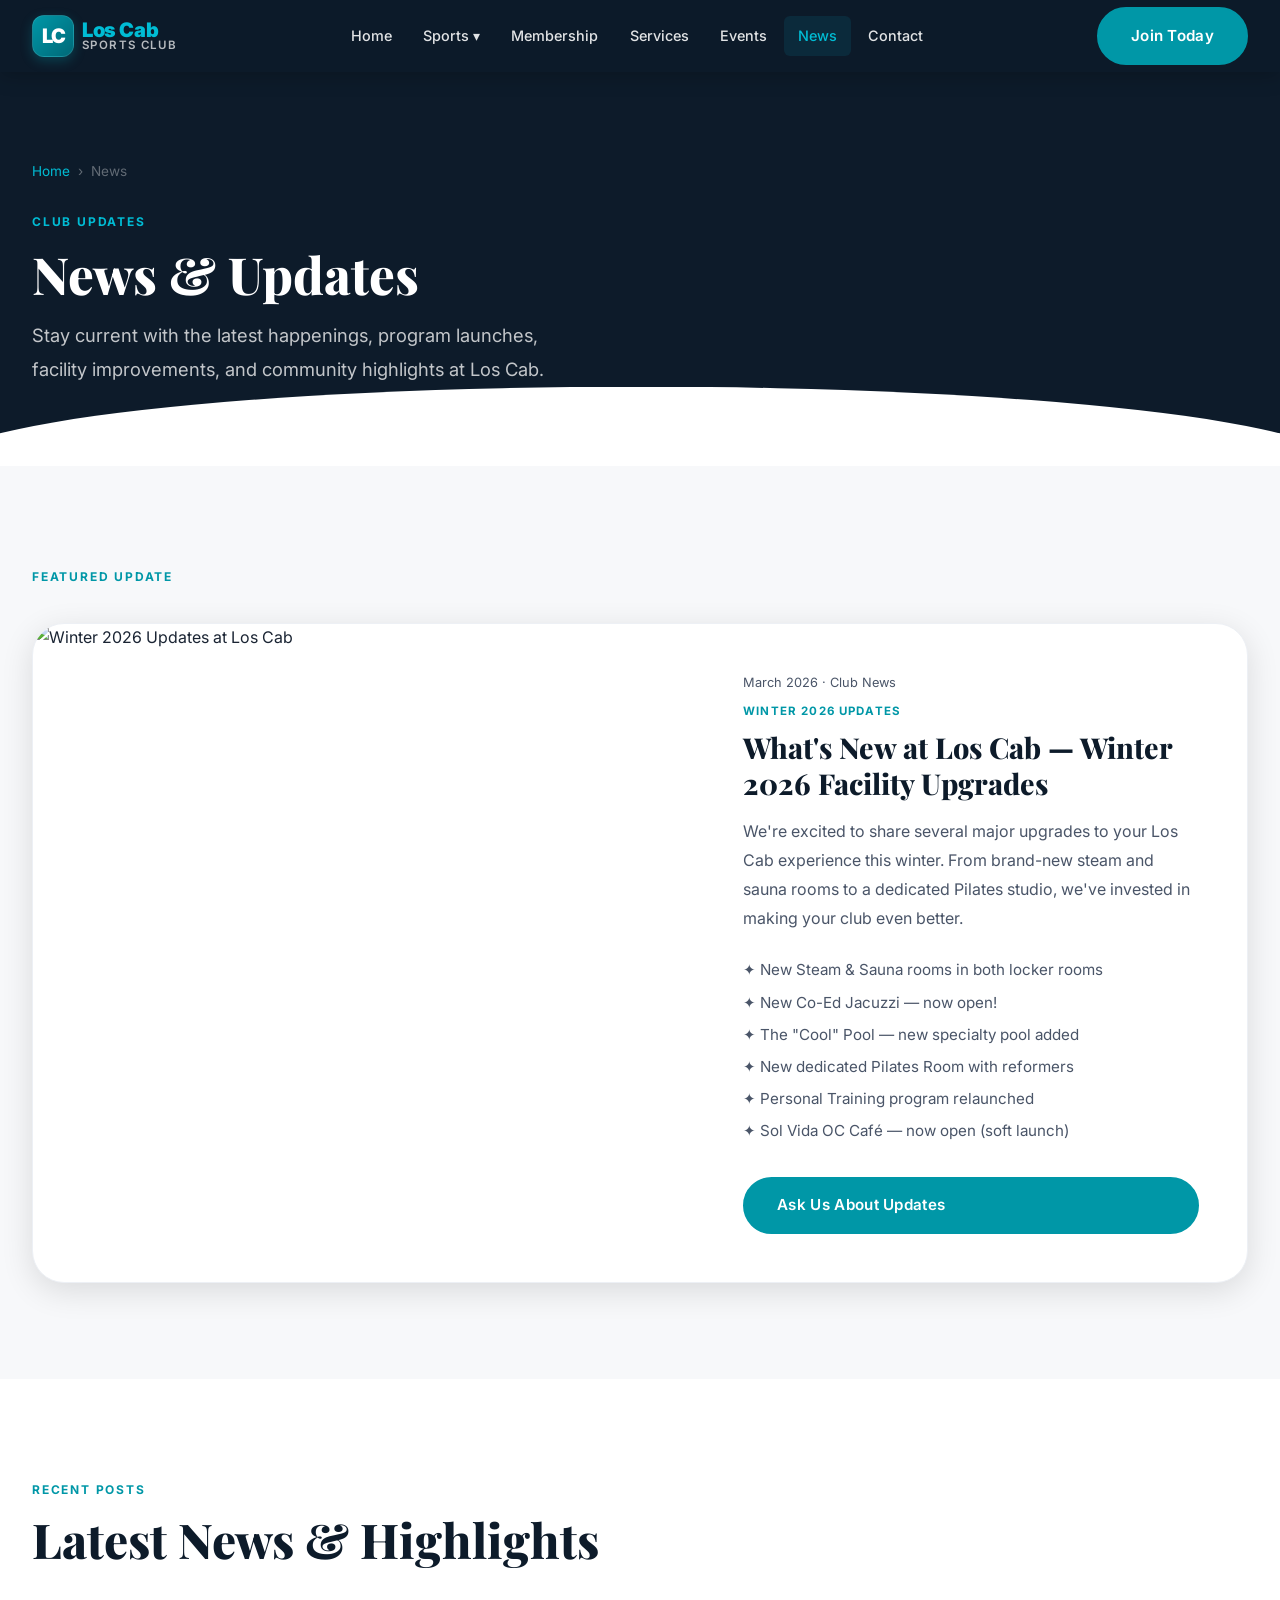
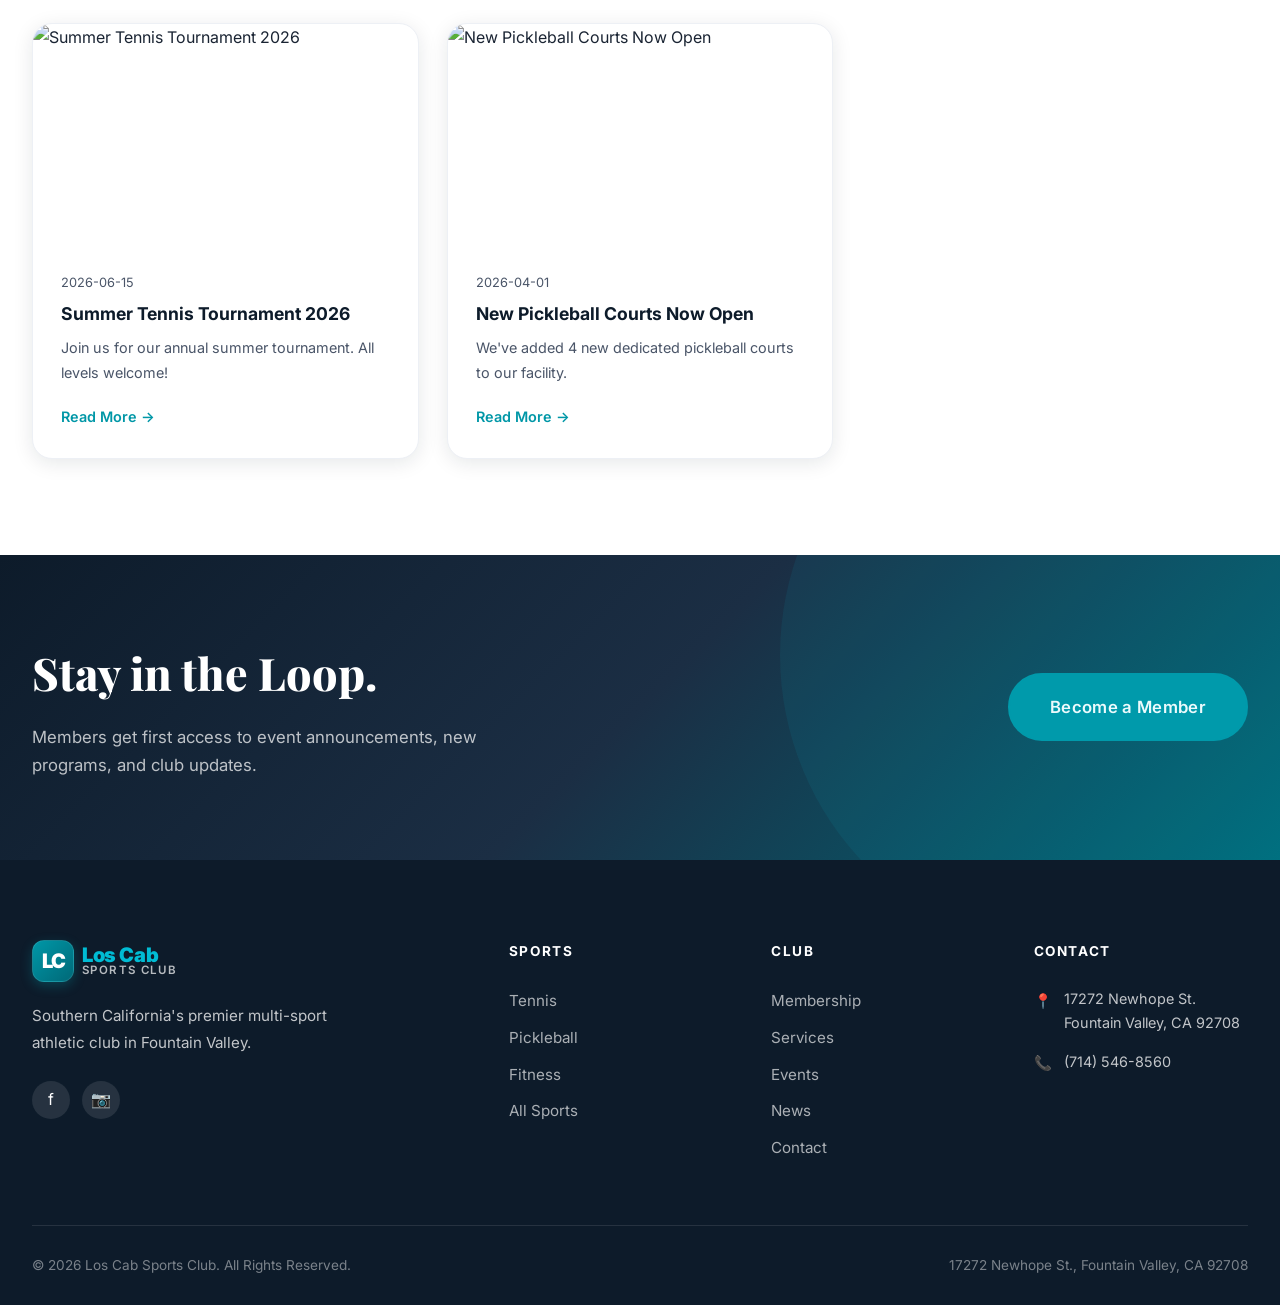
==== commit e0bf9369: "Restore: Upload loscab_production_v2_cms - clean V2 CMS version" ====
--- a/blog.html
+++ b/blog.html
@@ -3,18 +3,15 @@
 <head>
   <meta charset="UTF-8">
   <meta name="viewport" content="width=device-width, initial-scale=1.0">
-  <title data-cms-file="blog" data-cms-id="seo_title">News & Updates | Los Cab Sports Club — Fountain Valley, CA</title>
-  <meta name="description" data-cms-file="blog" data-cms-id="seo_description" content="Latest news, club updates, and sport highlights from Los Cab Sports Club in Fountain Valley, CA.">
+  <title>News & Updates | Los Cab Sports Club — Fountain Valley, CA</title>
+  <meta name="description" content="Latest news, club updates, and sport highlights from Los Cab Sports Club in Fountain Valley, CA.">
   <link rel="preconnect" href="https://fonts.googleapis.com">
   <link rel="preconnect" href="https://fonts.gstatic.com" crossorigin>
   <link href="https://fonts.googleapis.com/css2?family=Inter:wght@300;400;500;600;700;800;900&family=Playfair+Display:wght@700;800&display=swap" rel="stylesheet">
   <link rel="stylesheet" href="css/styles.css">
   <script src="https://identity.netlify.com/v1/netlify-identity-widget.js"></script>
-  <script src="js/cms-loader.js"></script>
-  <style data-cms-file="blog" data-cms-id="hero_image" data-cms-type="bg-css">
+  <style>
     .page-hero-bg { background-image: url('https://images.unsplash.com/photo-1571019613454-1cb2f99b2d8b?w=1800&q=80'); }
-  </style>
-  <style>
     .blog-card {
       background: var(--white);
       border-radius: var(--radius-lg);
@@ -58,18 +55,13 @@
       <a href="index.html" class="logo" aria-label="Los Cab Sports Club Home">
         <div class="logo-icon" aria-hidden="true">LC</div>
         <div class="logo-text">
-          <span class="text-teal" data-cms-file="settings" data-cms-id="site_title_part1">Los Cab</span>
-          <span class="text-navy" data-cms-file="settings" data-cms-id="site_title_part2">Sports Club</span>
+          <span class="text-teal">Los Cab</span>
+          <span class="text-navy">Sports Club</span>
         </div>
       </a>
-      <ul class="nav-links" data-cms-list="settings" data-cms-property="nav_links">
-        <li class="nav-item has-dropdown">
-          <a href="" class="nav-link" data-cms-bind="href:url|textContent:label"></a>
-          <ul class="dropdown" data-cms-list="" data-cms-property="dropdown">
-            <li><a href="" data-cms-bind="href:url|textContent:label"></a></li>
-          </ul>
-        </li>
-      </ul></li>
+      <ul class="nav-links">
+        <li class="nav-item"><a href="index.html" class="nav-link">Home</a></li>
+        <li class="nav-item has-dropdown"><a href="sports.html" class="nav-link">Sports ▾</a><ul class="dropdown"><li><a href="tennis.html">Tennis</a></li><li><a href="pickleball.html">Pickleball</a></li><li><a href="fitness.html">Fitness</a></li><li><a href="sports.html">All Sports</a></li></ul></li>
         <li class="nav-item"><a href="membership.html" class="nav-link">Membership</a></li>
         <li class="nav-item"><a href="services.html" class="nav-link">Services</a></li>
         <li class="nav-item"><a href="events.html" class="nav-link">Events</a></li>
@@ -91,26 +83,32 @@
       <div class="page-hero-content">
         <nav class="breadcrumb"><a href="index.html">Home</a><span>›</span><span>News</span></nav>
         <span class="section-label" style="color:var(--teal-light);">Club Updates</span>
-        <h1 data-cms-file="blog" data-cms-id="hero_title">News & Updates</h1>
-        <p data-cms-file="blog" data-cms-id="hero_subtitle">Stay current with the latest happenings, program launches, facility improvements, and community highlights at Los Cab.</p>
+        <h1>News & Updates</h1>
+        <p>Stay current with the latest happenings, program launches, facility improvements, and community highlights at Los Cab.</p>
       </div>
     </div>
   </header>
 
+  <!-- Featured Post -->
   <section class="section section--gray">
     <div class="container">
-      <span class="section-label fade-in" data-cms-file="blog" data-cms-id="featured_post.label">Featured Update</span>
-      <div class="featured-post fade-in fade-in-delay-1" style="margin-top:1.5rem;" data-cms-file="blog" data-cms-id="featured_post">
-        <img src="" alt="" loading="lazy" data-cms-bind="src:image|alt:title">
+      <span class="section-label fade-in">Featured Update</span>
+      <div class="featured-post fade-in fade-in-delay-1" style="margin-top:1.5rem;">
+        <img src="https://images.unsplash.com/photo-1571019614242-c5c5dee9f50b?w=900&q=80" alt="Winter 2026 Updates at Los Cab" loading="lazy">
         <div class="featured-post-body">
-          <div class="blog-date" data-cms-bind="date_info">March 2026 · Club News</div>
-          <div class="blog-cat" data-cms-bind="category">Winter 2026 Updates</div>
-          <h2 style="font-family:var(--font-serif);font-size:1.8rem;font-weight:800;color:var(--navy);line-height:1.25;margin-bottom:1rem;" data-cms-bind="title">What's New at Los Cab — Winter 2026 Facility Upgrades</h2>
-          <p style="color:var(--body-text);line-height:1.8;margin-bottom:1.5rem;" data-cms-bind="desc">We're excited to share several major upgrades to your Los Cab experience this winter. From brand-new steam and sauna rooms to a dedicated Pilates studio, we've invested in making your club even better.</p>
-          <ul style="color:var(--body-text);font-size:0.95rem;line-height:1.8;display:flex;flex-direction:column;gap:0.3rem;margin-bottom:2rem;" data-cms-list="blog" data-cms-property="featured_post.highlights">
-            <li data-cms-bind="text">✦ Highlight Item</li>
+          <div class="blog-date">March 2026 · Club News</div>
+          <div class="blog-cat">Winter 2026 Updates</div>
+          <h2 style="font-family:var(--font-serif);font-size:1.8rem;font-weight:800;color:var(--navy);line-height:1.25;margin-bottom:1rem;">What's New at Los Cab — Winter 2026 Facility Upgrades</h2>
+          <p style="color:var(--body-text);line-height:1.8;margin-bottom:1.5rem;">We're excited to share several major upgrades to your Los Cab experience this winter. From brand-new steam and sauna rooms to a dedicated Pilates studio, we've invested in making your club even better.</p>
+          <ul style="color:var(--body-text);font-size:0.95rem;line-height:1.8;display:flex;flex-direction:column;gap:0.3rem;margin-bottom:2rem;">
+            <li>✦ New Steam & Sauna rooms in both locker rooms</li>
+            <li>✦ New Co-Ed Jacuzzi — now open!</li>
+            <li>✦ The "Cool" Pool — new specialty pool added</li>
+            <li>✦ New dedicated Pilates Room with reformers</li>
+            <li>✦ Personal Training program relaunched</li>
+            <li>✦ Sol Vida OC Café — now open (soft launch)</li>
           </ul>
-          <a href="contact.html" class="btn btn-primary">Ask Us About Updates</a>
+          <a href="contact.html" class="btn btn-primary" id="blog-featured-btn">Ask Us About Updates</a>
         </div>
       </div>
     </div>
@@ -123,20 +121,85 @@
         <span class="section-label fade-in">Recent Posts</span>
         <h2 class="section-title fade-in fade-in-delay-1">Latest News & Highlights</h2>
       </div>
-      <div class="grid grid-3 fade-in fade-in-delay-2" id="news-container" data-cms-list="news" data-cms-property="articles">
-        <div class="blog-card">
-          <div class="blog-card-img-wrap">
-            <img src="" alt="" loading="lazy" data-cms-bind="src:image|alt:title">
-          </div>
-          <div class="blog-card-body">
-            <div class="blog-date" data-cms-bind="date">February 2026</div>
-            <div class="blog-cat" data-cms-bind="category">Pickleball</div>
-            <div class="blog-title" data-cms-bind="title">New Stadium Lighting Installed on All 59 Pickleball Courts</div>
-            <p class="blog-excerpt" data-cms-bind="summary">All 59 pickleball courts at Los Cab now feature brand-new stadium lighting systems, dramatically improving evening play visibility and extending your court time well into the night.</p>
-            <a href="contact.html" class="card-link" data-cms-bind="href:link">Read More →</a>
-          </div>
-        </div>
-      </div>
+      <div class="grid grid-3 fade-in fade-in-delay-2" data-cms-list="news" data-cms-property="articles">
+
+        <div class="blog-card">
+          <div class="blog-card-img-wrap">
+            <img src="https://images.unsplash.com/photo-1554068865-24cecd4e34b8?w=700&q=80" alt="Pickleball Courts Update" loading="lazy">
+          </div>
+          <div class="blog-card-body">
+            <div class="blog-date">February 2026</div>
+            <div class="blog-cat">Pickleball</div>
+            <div class="blog-title">New Stadium Lighting Installed on All 59 Pickleball Courts</div>
+            <p class="blog-excerpt">All 59 pickleball courts at Los Cab now feature brand-new stadium lighting systems, dramatically improving evening play visibility and extending your court time well into the night.</p>
+            <a href="contact.html" class="card-link" id="blog-pb-lights-btn">Read More →</a>
+          </div>
+        </div>
+
+        <div class="blog-card">
+          <div class="blog-card-img-wrap">
+            <img src="https://images.unsplash.com/photo-1495474472287-4d71bcdd2085?w=700&q=80" alt="Sol Vida Café Opening" loading="lazy">
+          </div>
+          <div class="blog-card-body">
+            <div class="blog-date">January 2026</div>
+            <div class="blog-cat">Club News</div>
+            <div class="blog-title">Sol Vida OC Café Is Now Open at Los Cab</div>
+            <p class="blog-excerpt">We're thrilled to announce the soft opening of our on-site café, Sol Vida OC. Stop by before or after your workout for coffee, smoothies, fresh salads, and more.</p>
+            <a href="contact.html" class="card-link" id="blog-cafe-btn">Read More →</a>
+          </div>
+        </div>
+
+        <div class="blog-card">
+          <div class="blog-card-img-wrap">
+            <img src="https://images.unsplash.com/photo-1571019614242-c5c5dee9f50b?w=700&q=80" alt="Personal Training Relaunch" loading="lazy">
+          </div>
+          <div class="blog-card-body">
+            <div class="blog-date">January 2026</div>
+            <div class="blog-cat">Fitness</div>
+            <div class="blog-title">Personal Training Program Relaunches with New Trainers</div>
+            <p class="blog-excerpt">Our fully relaunched personal training program pairs you with certified coaches for personalized fitness plans. One-on-one sessions now available to all members.</p>
+            <a href="contact.html" class="card-link" id="blog-pt-btn">Read More →</a>
+          </div>
+        </div>
+
+        <div class="blog-card">
+          <div class="blog-card-img-wrap">
+            <img src="https://images.unsplash.com/photo-1540555700478-4be289fbecef?w=700&q=80" alt="Gem Day Spa" loading="lazy">
+          </div>
+          <div class="blog-card-body">
+            <div class="blog-date">December 2025</div>
+            <div class="blog-cat">Services</div>
+            <div class="blog-title">Gem Day Spa Expands Service Menu for 2026</div>
+            <p class="blog-excerpt">Our boutique on-site spa, Gem Day Spa, is expanding its menu of non-invasive facial and body treatments. New services are now available — book your appointment today.</p>
+            <a href="contact.html" class="card-link" id="blog-spa-btn">Read More →</a>
+          </div>
+        </div>
+
+        <div class="blog-card">
+          <div class="blog-card-img-wrap">
+            <img src="https://images.unsplash.com/photo-1622279457486-62dcc4a431d6?w=700&q=80" alt="Junior Tennis Academy" loading="lazy">
+          </div>
+          <div class="blog-card-body">
+            <div class="blog-date">November 2025</div>
+            <div class="blog-cat">Tennis</div>
+            <div class="blog-title">Junior Tennis Academy Sees Record Enrollment for Fall Season</div>
+            <p class="blog-excerpt">Our Junior Tennis Academy welcomed its largest cohort ever this fall. With structured programs for all age groups, young players are developing exceptional skills and a love of the game.</p>
+            <a href="tennis.html" class="card-link" id="blog-junior-btn">Learn About Our Programs →</a>
+          </div>
+        </div>
+
+        <div class="blog-card">
+          <div class="blog-card-img-wrap">
+            <img src="https://images.unsplash.com/photo-1519315901367-f34ff9154487?w=700&q=80" alt="Water Polo Academy" loading="lazy">
+          </div>
+          <div class="blog-card-body">
+            <div class="blog-date">October 2025</div>
+            <div class="blog-cat">Swimming</div>
+            <div class="blog-title">6-8 Water Polo Academy Now Enrolling</div>
+            <p class="blog-excerpt">The Los Cab 6-8 Water Polo Academy is now accepting registrations. Designed for young athletes ages 6–8, this program builds aquatic confidence and team sport fundamentals.</p>
+            <a href="contact.html" class="card-link" id="blog-waterpolo-btn">Read More →</a>
+          </div>
+        </div>
 
       </div>
     </div>
@@ -151,53 +214,15 @@
     </div>
   </section>
 
-  
-  <section class="section section--gray">
-    <div class="container">
-      <div class="section-head section-head--center">
-        <span class="section-label fade-in">We're Open</span>
-        <h2 class="section-title section-title fade-in fade-in-delay-1">Hours</h2>
-      </div>
-      <div style="display:grid;grid-template-columns:repeat(auto-fit, minmax(300px, 1fr));gap:2rem;" class="fade-in">
-        <div>
-          <h3 style="font-weight:700;color:var(--navy);margin-bottom:1rem;font-size:1.1rem;">🏛️ Club Hours</h3>
-          <table class="hours-table">
-            <thead><tr><th>Day</th><th>Open</th><th>Last Entry</th></tr></thead>
-            <tbody data-cms-list="settings" data-cms-property="club_hours">
-              <tr>
-                <td data-cms-bind="day"></td>
-                <td data-cms-bind="open"></td>
-                <td data-cms-bind="textContent:last"></td>
-              </tr>
-            </tbody>
-          </table>
-        </div>
-        <div>
-          <h3 style="font-weight:700;color:var(--navy);margin-bottom:1rem;font-size:1.1rem;">🎾 Court Hours</h3>
-          <table class="hours-table">
-            <thead><tr><th>Day</th><th>Open</th><th>Last Entry</th></tr></thead>
-            <tbody data-cms-list="settings" data-cms-property="court_hours">
-              <tr>
-                <td data-cms-bind="day"></td>
-                <td data-cms-bind="open"></td>
-                <td data-cms-bind="textContent:last"></td>
-              </tr>
-            </tbody>
-          </table>
-        </div>
-      </div>
-    </div>
-  </section>
-
   <footer class="footer">
     <div class="container">
       <div class="footer-grid">
-        <div class="footer-about"><div class="footer-logo"><a href="index.html" class="logo"><div class="logo-icon">LC</div><div class="logo-text"><span class="text-teal" data-cms-file="settings" data-cms-id="site_title_part1">Los Cab</span><span class="text-navy" data-cms-file="settings" data-cms-id="site_title_part2">Sports Club</span></div></a></div><p>Southern California's premier multi-sport athletic club in Fountain Valley.</p><div class="footer-socials"><a href="#" class="footer-social-link" target="_blank" rel="noopener" data-cms-file="settings" data-cms-id="facebook_link">f</a><a href="#" class="footer-social-link" target="_blank" rel="noopener" data-cms-file="settings" data-cms-id="instagram_link">📷</a></div></div>
-        <div class="footer-col"><h4>Sports</h4><ul class="footer-links" data-cms-list="settings" data-cms-property="footer_sports_links"><li><a href="" data-cms-bind="href:url|textContent:label"></a></li></ul></div>
-        <div class="footer-col"><h4>Club</h4><ul class="footer-links" data-cms-list="settings" data-cms-property="footer_club_links"><li><a href="" data-cms-bind="href:url|textContent:label"></a></li></ul></div>
-        <div class="footer-col"><h4>Contact</h4><div class="footer-contact-items"><div class="footer-contact-item"><span class="icon">📍</span><span data-cms-file="settings" data-cms-id="footer_address">17272 Newhope St.<br>Fountain Valley, CA 92708</span></div><div class="footer-contact-item"><span class="icon">📞</span><a href="tel:+17145468560" data-cms-file="settings" data-cms-id="footer_phone">(714) 546-8560</a></div></div></div>
-      </div>
-      <div class="footer-bottom"><p data-cms-file="settings" data-cms-id="copyright_text">© 2026 Los Cab Sports Club. All Rights Reserved.</p><p>17272 Newhope St., Fountain Valley, CA 92708</p></div>
+        <div class="footer-about"><div class="footer-logo"><a href="index.html" class="logo"><div class="logo-icon">LC</div><div class="logo-text"><span class="text-teal">Los Cab</span><span class="text-navy">Sports Club</span></div></a></div><p>Southern California's premier multi-sport athletic club in Fountain Valley.</p><div class="footer-socials"><a href="https://www.facebook.com/loscab" class="footer-social-link" target="_blank" rel="noopener">f</a><a href="https://www.instagram.com/loscab" class="footer-social-link" target="_blank" rel="noopener">📷</a></div></div>
+        <div class="footer-col"><h4>Sports</h4><ul class="footer-links"><li><a href="tennis.html">Tennis</a></li><li><a href="pickleball.html">Pickleball</a></li><li><a href="fitness.html">Fitness</a></li><li><a href="sports.html">All Sports</a></li></ul></div>
+        <div class="footer-col"><h4>Club</h4><ul class="footer-links"><li><a href="membership.html">Membership</a></li><li><a href="services.html">Services</a></li><li><a href="events.html">Events</a></li><li><a href="blog.html">News</a></li><li><a href="contact.html">Contact</a></li></ul></div>
+        <div class="footer-col"><h4>Contact</h4><div class="footer-contact-items"><div class="footer-contact-item"><span class="icon">📍</span><span>17272 Newhope St.<br>Fountain Valley, CA 92708</span></div><div class="footer-contact-item"><span class="icon">📞</span><a href="tel:+17145468560">(714) 546-8560</a></div></div></div>
+      </div>
+      <div class="footer-bottom"><p>© 2026 Los Cab Sports Club. All Rights Reserved.</p><p>17272 Newhope St., Fountain Valley, CA 92708</p></div>
     </div>
   </footer>
   <script src="js/main.js"></script>
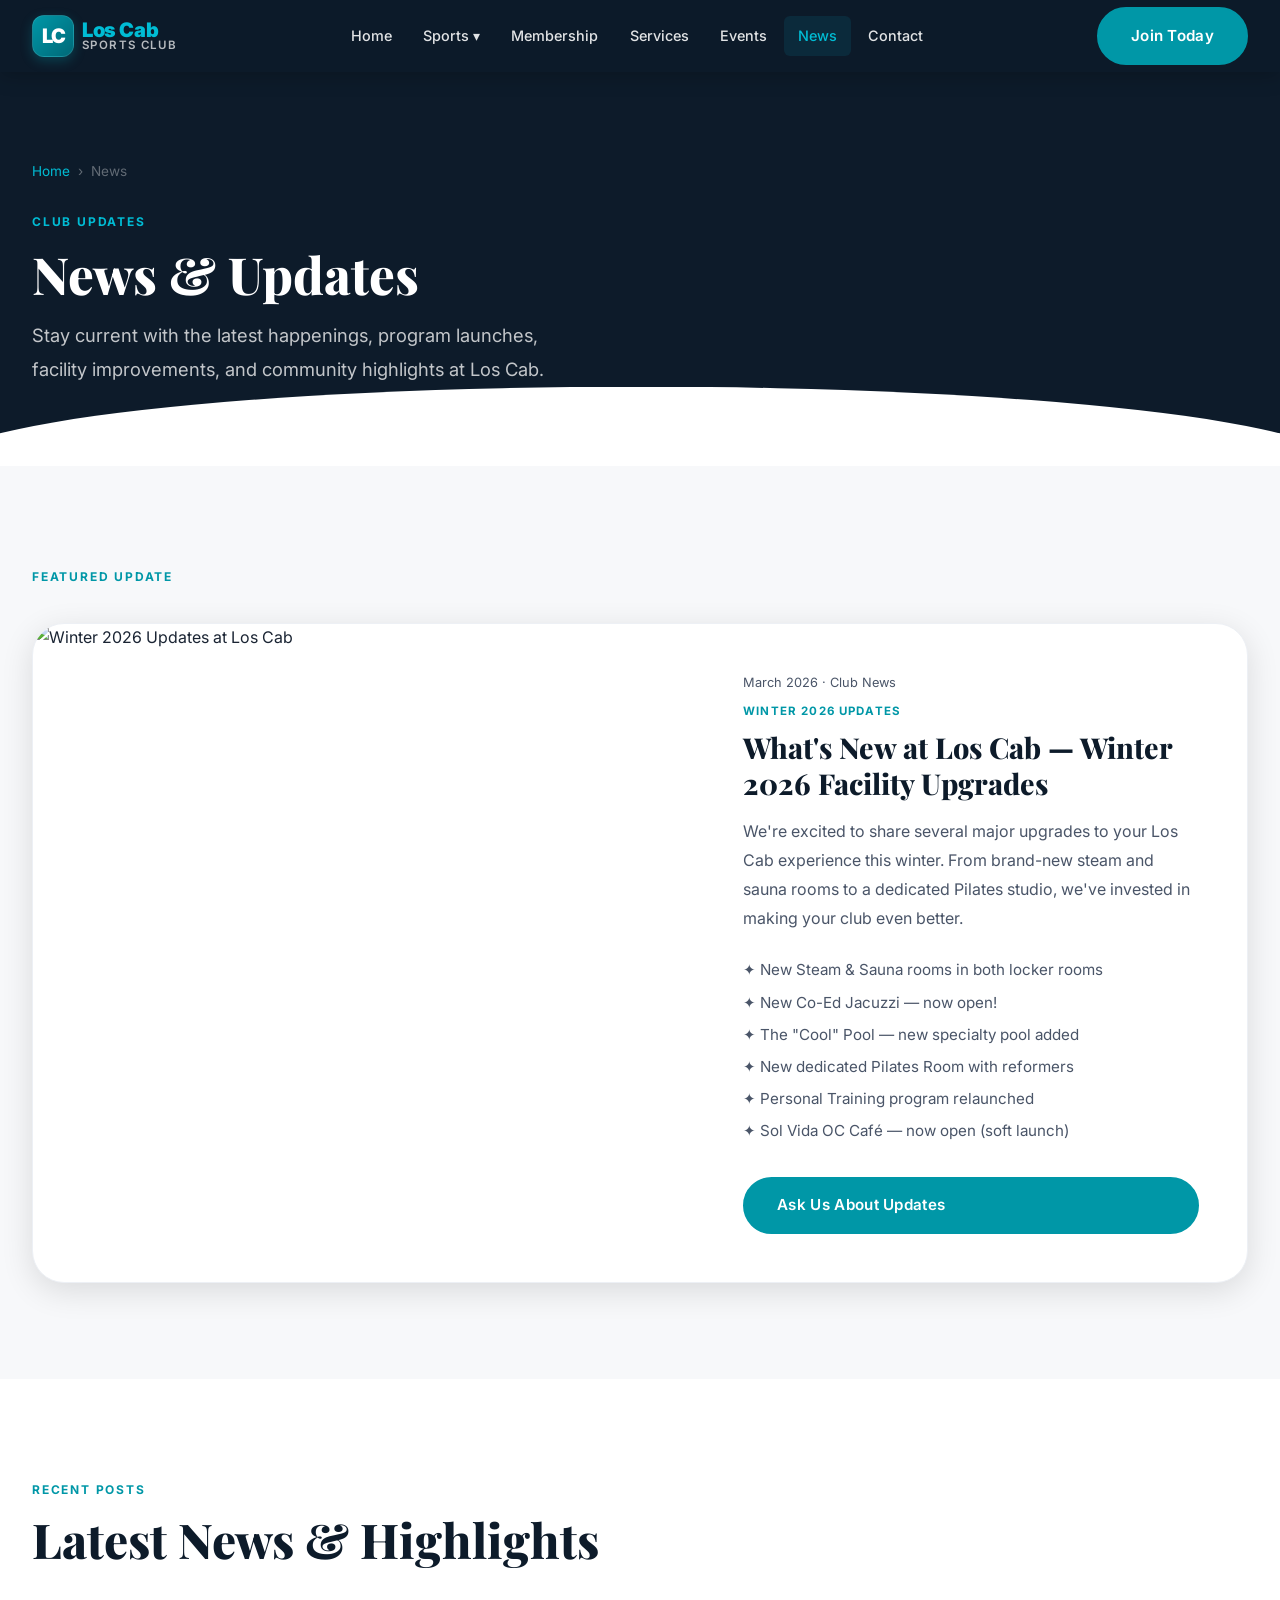
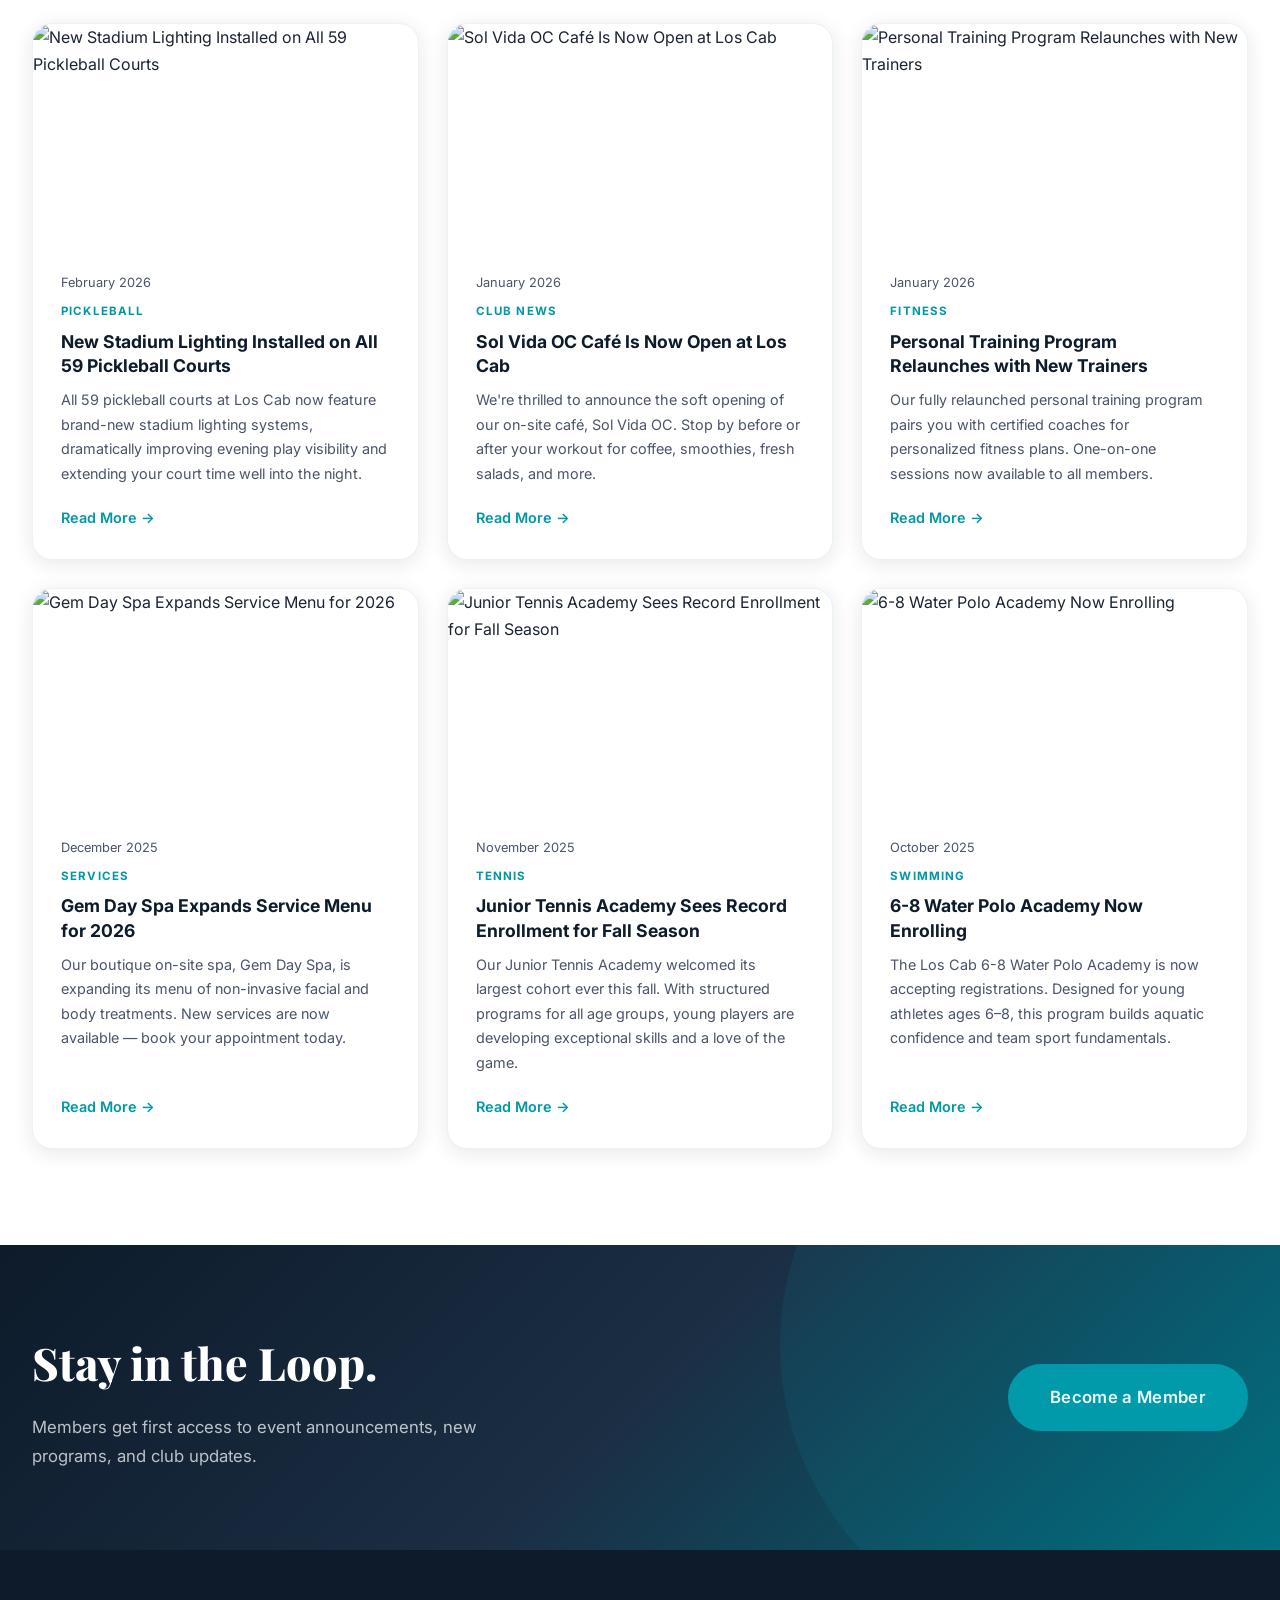
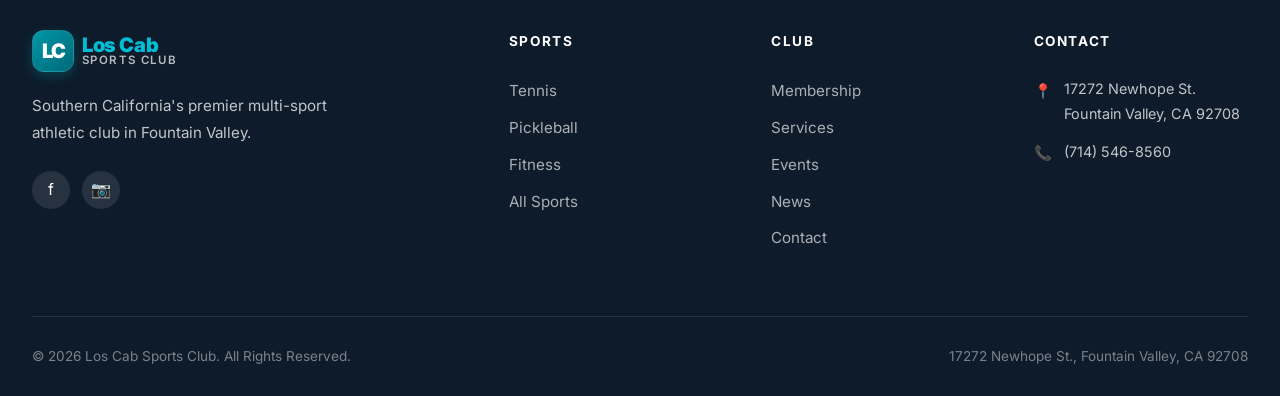
==== commit 325c7b4b: "Complete Decap CMS integration for all 10 pages and fix attribute inconsistencies" ====
--- a/blog.html
+++ b/blog.html
@@ -48,7 +48,7 @@
     }
   </style>
 </head>
-<body>
+<body data-cms-page="news">
 
   <nav class="navbar navbar--scrolled" id="navbar">
     <div class="nav-inner">
@@ -82,9 +82,9 @@
     <div class="container">
       <div class="page-hero-content">
         <nav class="breadcrumb"><a href="index.html">Home</a><span>›</span><span>News</span></nav>
-        <span class="section-label" style="color:var(--teal-light);">Club Updates</span>
-        <h1>News & Updates</h1>
-        <p>Stay current with the latest happenings, program launches, facility improvements, and community highlights at Los Cab.</p>
+        <span data-cms="hero-label" class="section-label" style="color:var(--teal-light);">Club Updates</span>
+        <h1 data-cms="hero-title">News & Updates</h1>
+        <p data-cms="hero-desc">Stay current with the latest happenings, program launches, facility improvements, and community highlights at Los Cab.</p>
       </div>
     </div>
   </header>
@@ -121,7 +121,7 @@
         <span class="section-label fade-in">Recent Posts</span>
         <h2 class="section-title fade-in fade-in-delay-1">Latest News & Highlights</h2>
       </div>
-      <div class="grid grid-3 fade-in fade-in-delay-2" data-cms-list="news" data-cms-property="articles">
+      <div class="grid grid-3 fade-in fade-in-delay-2" data-cms="articles">
 
         <div class="blog-card">
           <div class="blog-card-img-wrap">
@@ -208,7 +208,7 @@
   <section class="cta-banner">
     <div class="container">
       <div class="cta-banner-inner">
-        <div><h2>Stay in the Loop.</h2><p>Members get first access to event announcements, new programs, and club updates.</p></div>
+        <div><h2 data-cms="cta-title">Stay in the Loop.</h2><p data-cms="cta-text">Members get first access to event announcements, new programs, and club updates.</p></div>
         <a href="membership.html" class="btn btn-primary btn-lg" id="blog-cta-btn">Become a Member</a>
       </div>
     </div>
